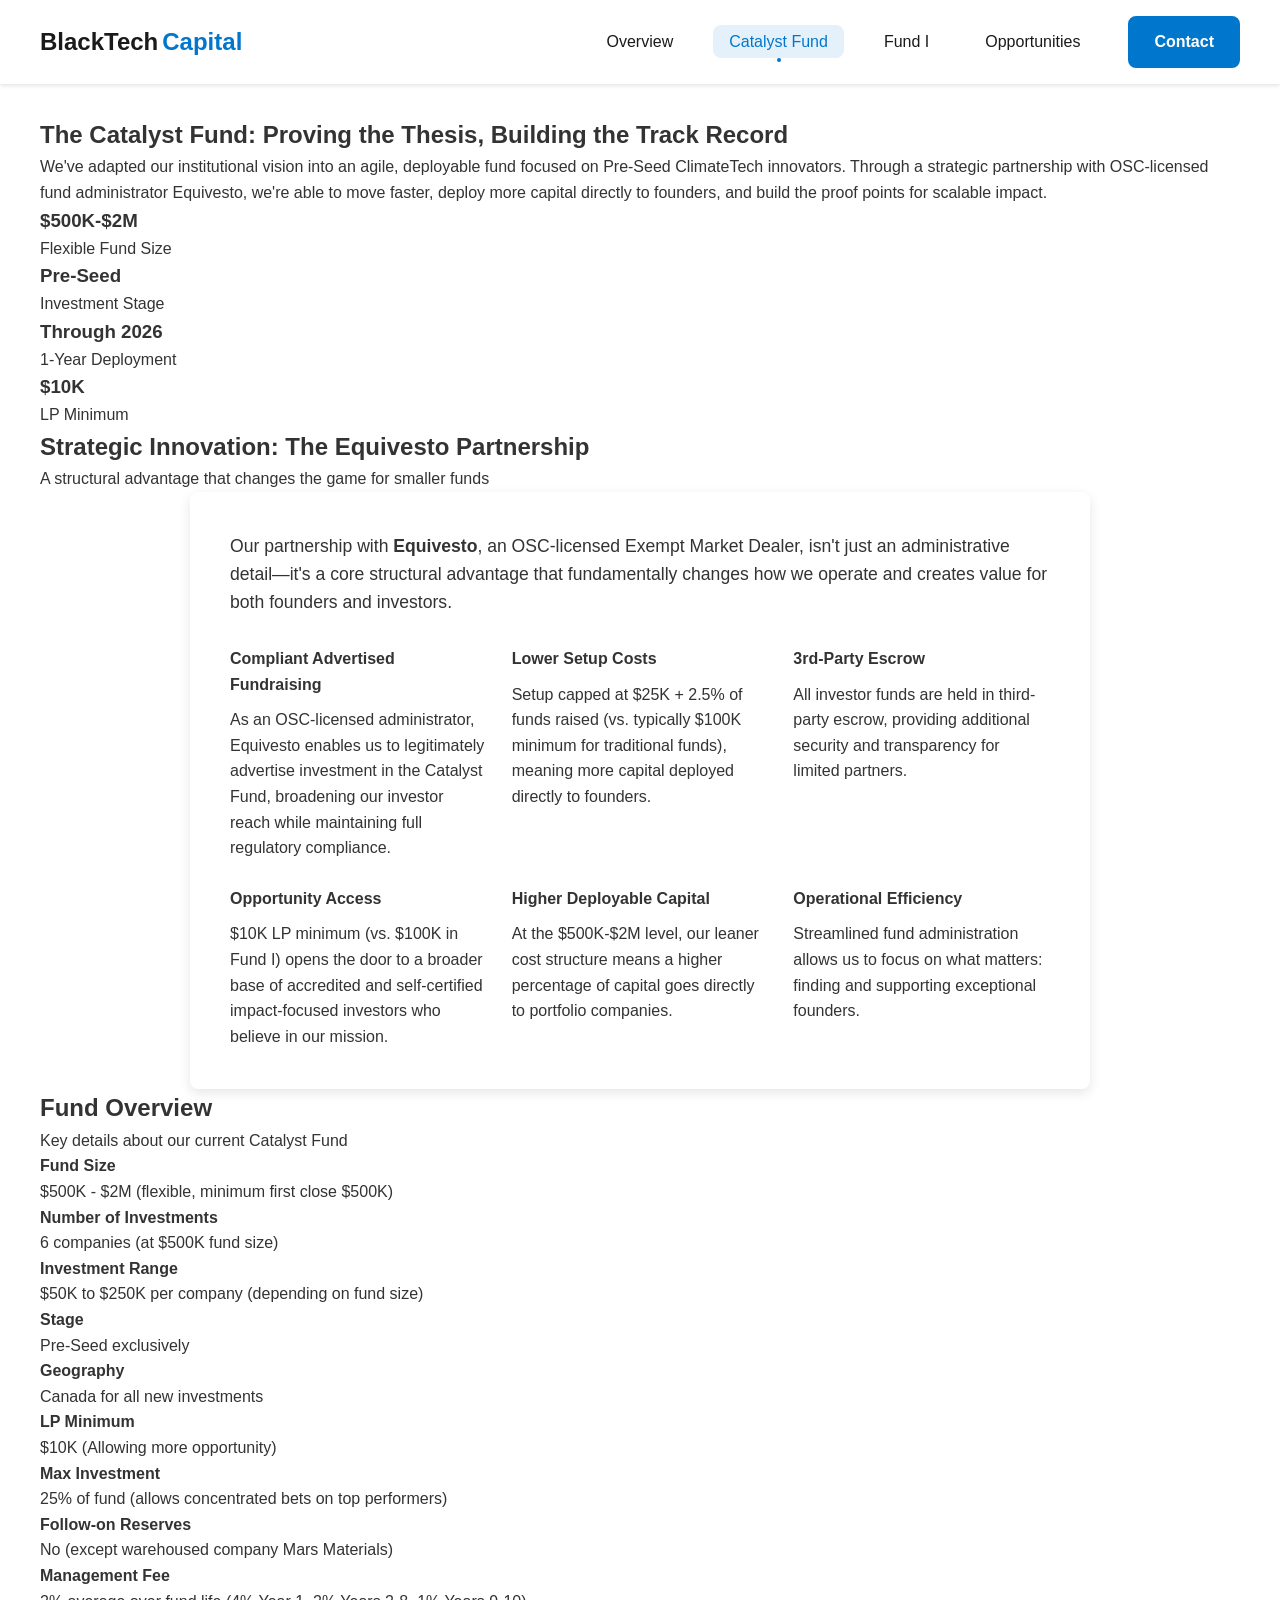
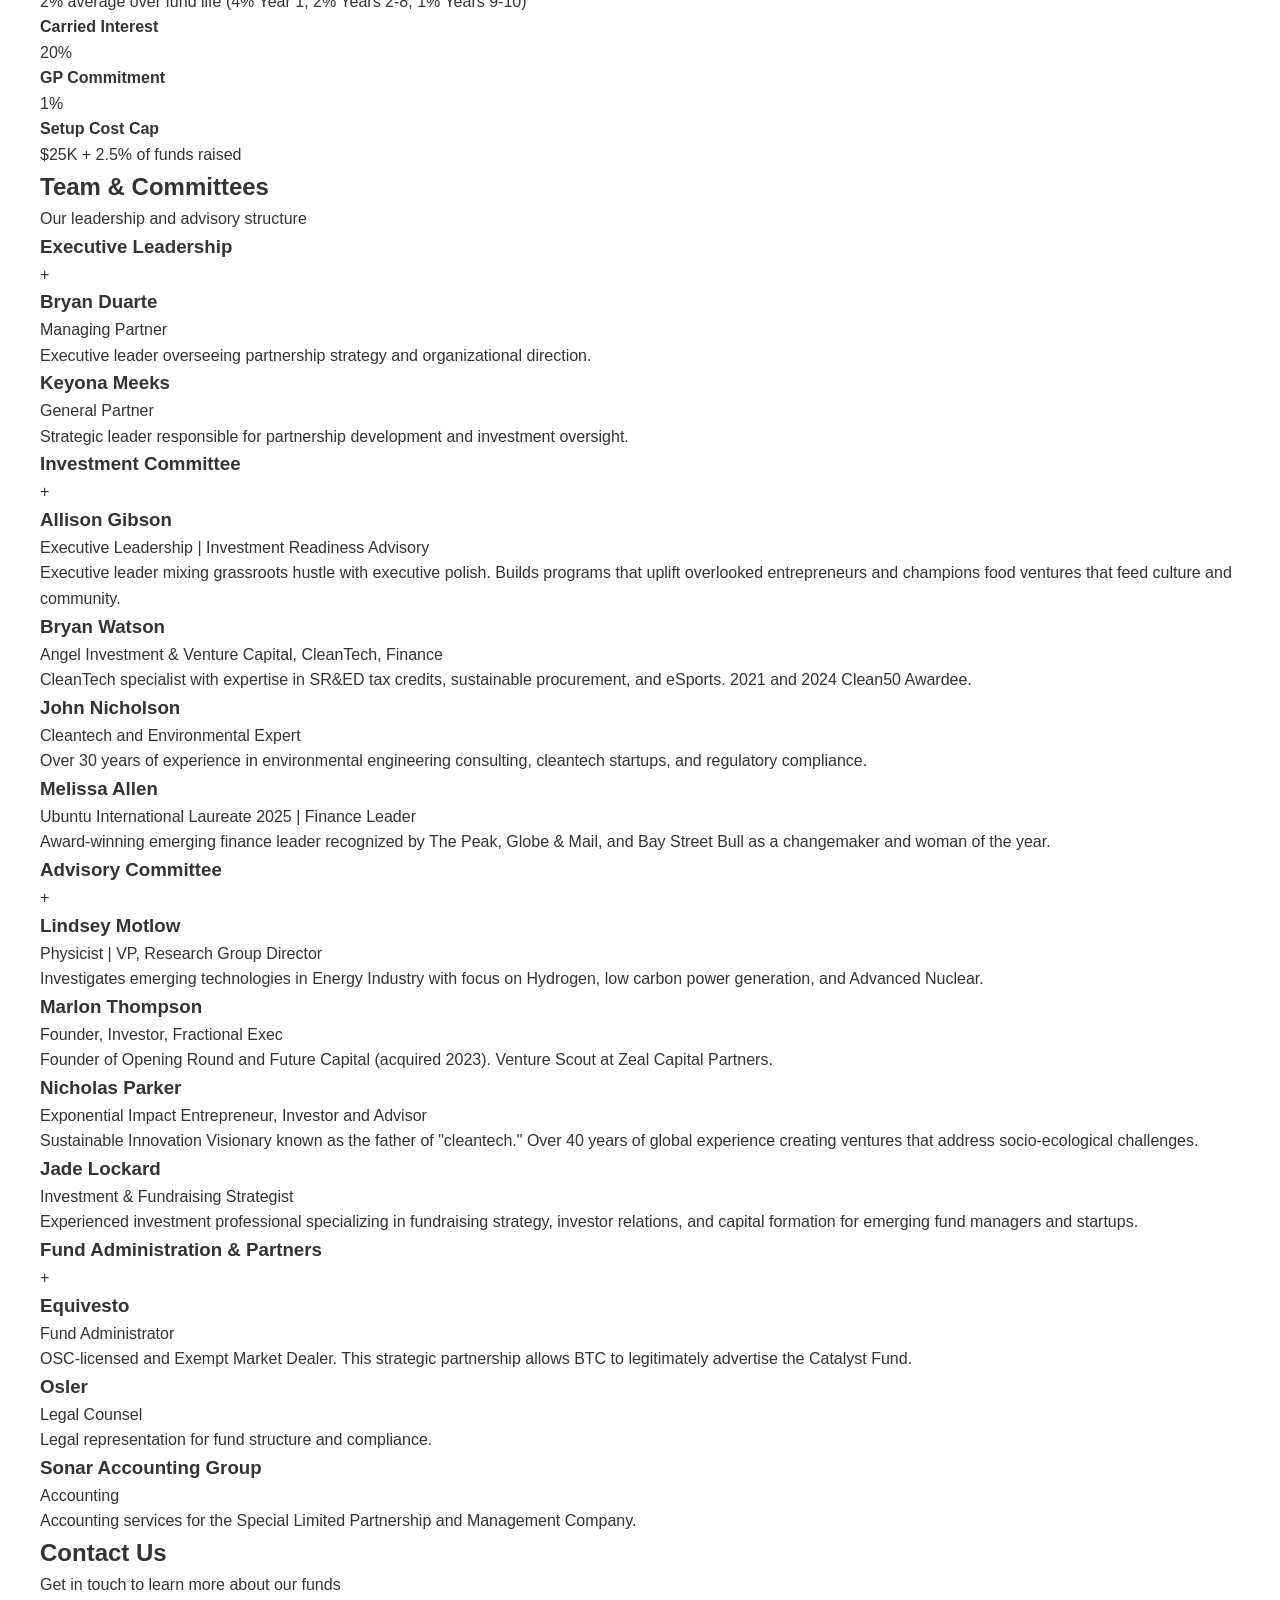
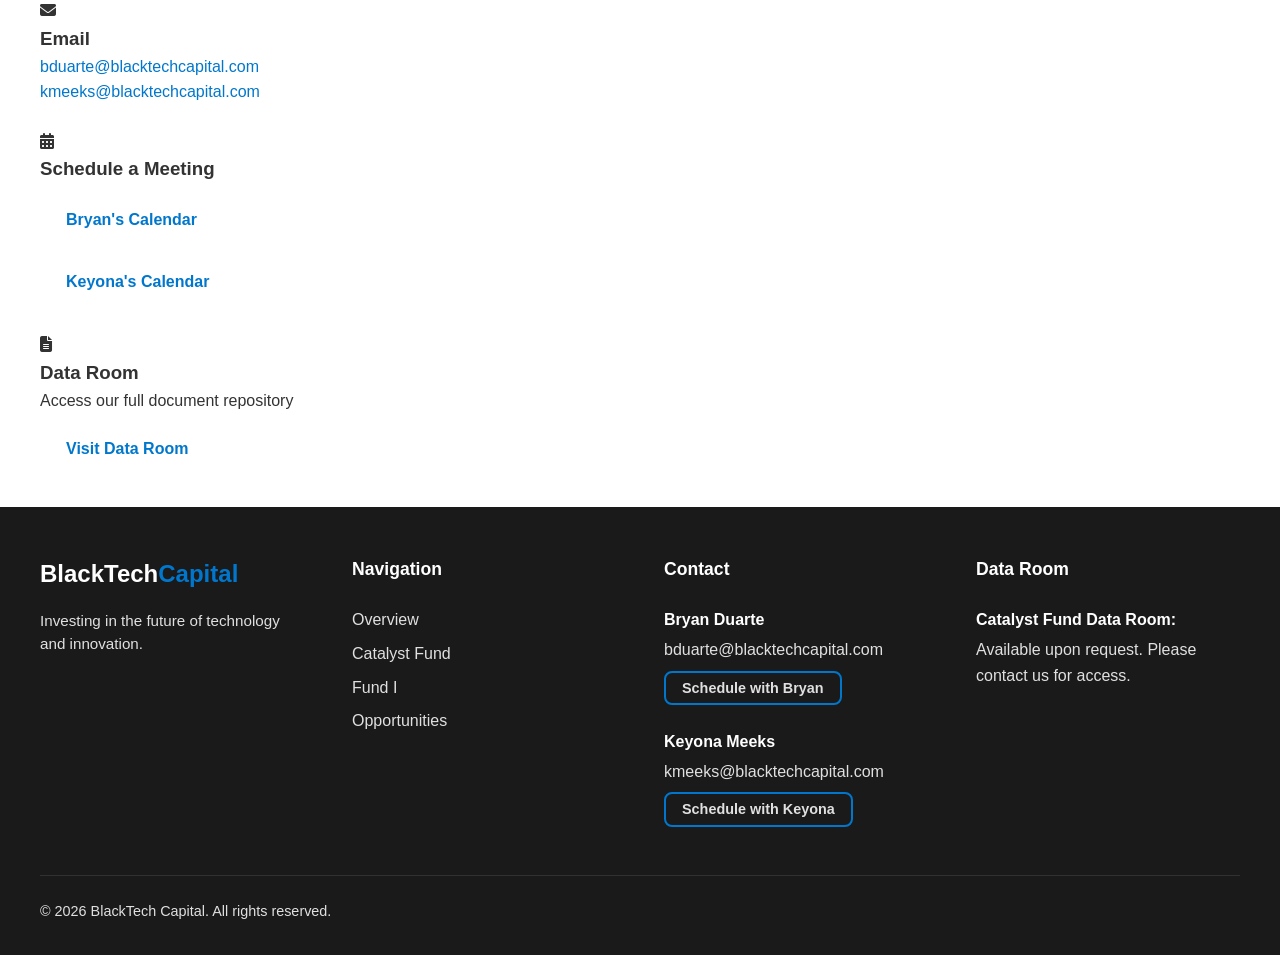
==== catalyst-fund.html @ 593b2c54 "Add initial Catalyst Fund HTML structure" ====
<!DOCTYPE html>
<html lang="en">
<head>
    <meta charset="UTF-8">
    <meta name="viewport" content="width=device-width, initial-scale=1.0">
    <title>Catalyst Fund | BlackTech Capital</title>
    
    <!-- CSS in specific order for proper cascade -->
    <link rel="stylesheet" href="css/base.css">
    <link rel="stylesheet" href="css/layout.css">
    <link rel="stylesheet" href="css/components.css">
    <link rel="stylesheet" href="css/pages.css">
    <link rel="stylesheet" href="css/responsive.css">
    
    <!-- Font Awesome for icons -->
    <link rel="stylesheet" href="https://cdnjs.cloudflare.com/ajax/libs/font-awesome/6.4.0/css/all.min.css">
</head>
<body class="page-catalyst-fund">
    <!-- Skip to content link for accessibility -->
    <a href="#main-content" class="skip-to-content">Skip to main content</a>
    
    <!-- HEADER PLACEHOLDER -->
    <div id="header-container" data-component-placeholder="header">
        <!-- Fallback content shows if JS fails -->
        <div class="component-fallback">
            <header class="site-header">
                <div class="container">
                    <a href="index.html" class="logo">BlackTech<span>Capital</span></a>
                    <nav>
                        <p>
                            <a href="index.html">Home</a> | 
                            <a href="catalyst-fund.html">Catalyst Fund</a> | 
                            <a href="fund-i.html">Fund I</a> | 
                            <a href="opportunities.html">Opportunities</a> | 
                            <a href="#contact">Contact</a>
                        </p>
                    </nav>
                </div>
            </header>
        </div>
    </div>
    
    <!-- MAIN CONTENT -->
    <main id="main-content" class="main-content">
        <!-- Hero -->
        <section class="fund-details-hero">
            <div class="container">
                <h1>The Catalyst Fund: Proving the Thesis, Building the Track Record</h1>
                <p>We've adapted our institutional vision into an agile, deployable fund focused on Pre-Seed ClimateTech innovators. Through a strategic partnership with OSC-licensed fund administrator Equivesto, we're able to move faster, deploy more capital directly to founders, and build the proof points for scalable impact.</p>

                <div class="fund-highlights">
                    <div class="highlight-card">
                        <h3>$500K-$2M</h3>
                        <p>Flexible Fund Size</p>
                    </div>
                    <div class="highlight-card">
                        <h3>Pre-Seed</h3>
                        <p>Investment Stage</p>
                    </div>
                    <div class="highlight-card">
                        <h3>Through 2026</h3>
                        <p>1-Year Deployment</p>
                    </div>
                    <div class="highlight-card">
                        <h3>$10K</h3>
                        <p>LP Minimum</p>
                    </div>
                </div>
            </div>
        </section>

        <!-- Structural Innovation -->
        <section style="background-color: var(--light-gray);">
            <div class="container">
                <div class="section-header">
                    <h2>Strategic Innovation: The Equivesto Partnership</h2>
                    <p>A structural advantage that changes the game for smaller funds</p>
                </div>

                <div style="max-width: 900px; margin: 0 auto; background-color: white; padding: 40px; border-radius: var(--border-radius); box-shadow: var(--shadow); border-left: 5px solid var(--accent-yellow);">
                    <p style="font-size: 1.1rem; margin-bottom: 30px;">Our partnership with <strong>Equivesto</strong>, an OSC-licensed Exempt Market Dealer, isn't just an administrative detail—it's a core structural advantage that fundamentally changes how we operate and creates value for both founders and investors.</p>

                    <div style="display: grid; grid-template-columns: repeat(auto-fit, minmax(250px, 1fr)); gap: 25px; margin-top: 30px;">
                        <div>
                            <h4 style="color: var(--primary-blue); margin-bottom: 10px;">Compliant Advertised Fundraising</h4>
                            <p>As an OSC-licensed administrator, Equivesto enables us to legitimately advertise investment in the Catalyst Fund, broadening our investor reach while maintaining full regulatory compliance.</p>
                        </div>
                        <div>
                            <h4 style="color: var(--primary-blue); margin-bottom: 10px;">Lower Setup Costs</h4>
                            <p>Setup capped at $25K + 2.5% of funds raised (vs. typically $100K minimum for traditional funds), meaning more capital deployed directly to founders.</p>
                        </div>
                        <div>
                            <h4 style="color: var(--primary-blue); margin-bottom: 10px;">3rd-Party Escrow</h4>
                            <p>All investor funds are held in third-party escrow, providing additional security and transparency for limited partners.</p>
                        </div>
                        <div>
                            <h4 style="color: var(--primary-blue); margin-bottom: 10px;">Opportunity Access</h4>
                            <p>$10K LP minimum (vs. $100K in Fund I) opens the door to a broader base of accredited and self-certified impact-focused investors who believe in our mission.</p>
                        </div>
                        <div>
                            <h4 style="color: var(--primary-blue); margin-bottom: 10px;">Higher Deployable Capital</h4>
                            <p>At the $500K-$2M level, our leaner cost structure means a higher percentage of capital goes directly to portfolio companies.</p>
                        </div>
                        <div>
                            <h4 style="color: var(--primary-blue); margin-bottom: 10px;">Operational Efficiency</h4>
                            <p>Streamlined fund administration allows us to focus on what matters: finding and supporting exceptional founders.</p>
                        </div>
                    </div>
                </div>
            </div>
        </section>

        <!-- Quick Facts -->
        <section>
            <div class="container">
                <div class="section-header">
                    <h2>Fund Overview</h2>
                    <p>Key details about our current Catalyst Fund</p>
                </div>

                <div class="quick-facts">
                    <div class="fact-card">
                        <h4>Fund Size</h4>
                        <p>$500K - $2M (flexible, minimum first close $500K)</p>
                    </div>
                    <div class="fact-card">
                        <h4>Number of Investments</h4>
                        <p>6 companies (at $500K fund size)</p>
                    </div>
                    <div class="fact-card">
                        <h4>Investment Range</h4>
                        <p>$50K to $250K per company (depending on fund size)</p>
                    </div>
                    <div class="fact-card">
                        <h4>Stage</h4>
                        <p>Pre-Seed exclusively</p>
                    </div>
                    <div class="fact-card">
                        <h4>Geography</h4>
                        <p>Canada for all new investments</p>
                    </div>
                    <div class="fact-card">
                        <h4>LP Minimum</h4>
                        <p>$10K (Allowing more opportunity)</p>
                    </div>
                    <div class="fact-card">
                        <h4>Max Investment</h4>
                        <p>25% of fund (allows concentrated bets on top performers)</p>
                    </div>
                    <div class="fact-card">
                        <h4>Follow-on Reserves</h4>
                        <p>No (except warehoused company Mars Materials)</p>
                    </div>
                    <div class="fact-card">
                        <h4>Management Fee</h4>
                        <p>2% average over fund life (4% Year 1, 2% Years 2-8, 1% Years 9-10)</p>
                    </div>
                    <div class="fact-card">
                        <h4>Carried Interest</h4>
                        <p>20%</p>
                    </div>
                    <div class="fact-card">
                        <h4>GP Commitment</h4>
                        <p>1%</p>
                    </div>
                    <div class="fact-card">
                        <h4>Setup Cost Cap</h4>
                        <p>$25K + 2.5% of funds raised</p>
                    </div>
                </div>
            </div>
        </section>

        <!-- Team & Committees -->
        <section id="team" class="team-section">
            <div class="container">
                <div class="section-header">
                    <h2>Team & Committees</h2>
                    <p>Our leadership and advisory structure</p>
                </div>
                
                <!-- Executive Leadership -->
                <div class="toggle-section active">
                    <div class="toggle-header">
                        <h3>Executive Leadership</h3>
                        <span class="toggle-icon">+</span>
                    </div>
                    <div class="toggle-content">
                        <div class="team-container">
                            <div class="team-card">
                                <div class="team-card-header">
                                    <h3>Bryan Duarte</h3>
                                    <p class="team-role">Managing Partner</p>
                                </div>
                                <div class="team-card-body">
                                    <p>Executive leader overseeing partnership strategy and organizational direction.</p>
                                </div>
                            </div>
                            
                            <div class="team-card">
                                <div class="team-card-header">
                                    <h3>Keyona Meeks</h3>
                                    <p class="team-role">General Partner</p>
                                </div>
                                <div class="team-card-body">
                                    <p>Strategic leader responsible for partnership development and investment oversight.</p>
                                </div>
                            </div>
                        </div>
                    </div>
                </div>
                
                <!-- Investment Committee -->
                <div class="toggle-section">
                    <div class="toggle-header">
                        <h3>Investment Committee</h3>
                        <span class="toggle-icon">+</span>
                    </div>
                    <div class="toggle-content">
                        <div class="team-container">
                            <div class="team-card">
                                <div class="team-card-header">
                                    <h3>Allison Gibson</h3>
                                    <p class="team-role">Executive Leadership | Investment Readiness Advisory</p>
                                </div>
                                <div class="team-card-body">
                                    <p>Executive leader mixing grassroots hustle with executive polish. Builds programs that uplift overlooked entrepreneurs and champions food ventures that feed culture and community.</p>
                                </div>
                            </div>
                            
                            <div class="team-card">
                                <div class="team-card-header">
                                    <h3>Bryan Watson</h3>
                                    <p class="team-role">Angel Investment & Venture Capital, CleanTech, Finance</p>
                                </div>
                                <div class="team-card-body">
                                    <p>CleanTech specialist with expertise in SR&ED tax credits, sustainable procurement, and eSports. 2021 and 2024 Clean50 Awardee.</p>
                                </div>
                            </div>
                            
                            <div class="team-card">
                                <div class="team-card-header">
                                    <h3>John Nicholson</h3>
                                    <p class="team-role">Cleantech and Environmental Expert</p>
                                </div>
                                <div class="team-card-body">
                                    <p>Over 30 years of experience in environmental engineering consulting, cleantech startups, and regulatory compliance.</p>
                                </div>
                            </div>
                            
                            <div class="team-card">
                                <div class="team-card-header">
                                    <h3>Melissa Allen</h3>
                                    <p class="team-role">Ubuntu International Laureate 2025 | Finance Leader</p>
                                </div>
                                <div class="team-card-body">
                                    <p>Award-winning emerging finance leader recognized by The Peak, Globe & Mail, and Bay Street Bull as a changemaker and woman of the year.</p>
                                </div>
                            </div>
                        </div>
                    </div>
                </div>
                
                <!-- Advisory Committee -->
                <div class="toggle-section">
                    <div class="toggle-header">
                        <h3>Advisory Committee</h3>
                        <span class="toggle-icon">+</span>
                    </div>
                    <div class="toggle-content">
                        <div class="team-container">
                            <div class="team-card">
                                <div class="team-card-header">
                                    <h3>Lindsey Motlow</h3>
                                    <p class="team-role">Physicist | VP, Research Group Director</p>
                                </div>
                                <div class="team-card-body">
                                    <p>Investigates emerging technologies in Energy Industry with focus on Hydrogen, low carbon power generation, and Advanced Nuclear.</p>
                                </div>
                            </div>
                            
                            <div class="team-card">
                                <div class="team-card-header">
                                    <h3>Marlon Thompson</h3>
                                    <p class="team-role">Founder, Investor, Fractional Exec</p>
                                </div>
                                <div class="team-card-body">
                                    <p>Founder of Opening Round and Future Capital (acquired 2023). Venture Scout at Zeal Capital Partners.</p>
                                </div>
                            </div>
                            
                            <div class="team-card">
                                <div class="team-card-header">
                                    <h3>Nicholas Parker</h3>
                                    <p class="team-role">Exponential Impact Entrepreneur, Investor and Advisor</p>
                                </div>
                                <div class="team-card-body">
                                    <p>Sustainable Innovation Visionary known as the father of "cleantech." Over 40 years of global experience creating ventures that address socio-ecological challenges.</p>
                                </div>
                            </div>
                            
                            <!-- New: Jade Lockard -->
                            <div class="team-card">
                                <div class="team-card-header">
                                    <h3>Jade Lockard</h3>
                                    <p class="team-role">Investment & Fundraising Strategist</p>
                                </div>
                                <div class="team-card-body">
                                    <p>Experienced investment professional specializing in fundraising strategy, investor relations, and capital formation for emerging fund managers and startups.</p>
                                </div>
                            </div>
                        </div>
                    </div>
                </div>
                
                <!-- Fund Admin -->
                <div class="toggle-section">
                    <div class="toggle-header">
                        <h3>Fund Administration & Partners</h3>
                        <span class="toggle-icon">+</span>
                    </div>
                    <div class="toggle-content">
                        <div class="team-container">
                            <div class="team-card">
                                <div class="team-card-header">
                                    <h3>Equivesto</h3>
                                    <p class="team-role">Fund Administrator</p>
                                </div>
                                <div class="team-card-body">
                                    <p>OSC-licensed and Exempt Market Dealer. This strategic partnership allows BTC to legitimately advertise the Catalyst Fund.</p>
                                </div>
                            </div>
                            
                            <div class="team-card">
                                <div class="team-card-header">
                                    <h3>Osler</h3>
                                    <p class="team-role">Legal Counsel</p>
                                </div>
                                <div class="team-card-body">
                                    <p>Legal representation for fund structure and compliance.</p>
                                </div>
                            </div>
                            
                            <div class="team-card">
                                <div class="team-card-header">
                                    <h3>Sonar Accounting Group</h3>
                                    <p class="team-role">Accounting</p>
                                </div>
                                <div class="team-card-body">
                                    <p>Accounting services for the Special Limited Partnership and Management Company.</p>
                                </div>
                            </div>
                        </div>
                    </div>
                </div>
            </div>
        </section>

        <!-- Contact Section -->
        <section id="contact" class="contact-section">
            <div class="container">
                <div class="section-header">
                    <h2>Contact Us</h2>
                    <p>Get in touch to learn more about our funds</p>
                </div>
                
                <div class="contact-info">
                    <div class="contact-card">
                        <i class="fas fa-envelope"></i>
                        <h3>Email</h3>
                        <p><a href="mailto:bduarte@blacktechcapital.com">bduarte@blacktechcapital.com</a></p>
                        <p><a href="mailto:kmeeks@blacktechcapital.com">kmeeks@blacktechcapital.com</a></p>
                    </div>
                    
                    <div class="contact-card">
                        <i class="fas fa-calendar-alt"></i>
                        <h3>Schedule a Meeting</h3>
                        <p><a href="https://calendly.com/bryanduarte/60-minute-meeting-with-bryan-btc" class="btn" style="margin-top: 10px;" target="_blank" rel="noopener">Bryan's Calendar</a></p>
                        <p><a href="https://calendar.google.com/calendar/u/0/appointments/schedules/AcZssZ24g8BPHpaNhG1jyEiBwxS-_kpddOJZtJ_gI0gXj2Shc4V5fYW4niAHyt0Y7ds5jiIwvc4KrKL6" class="btn btn-yellow" style="margin-top: 10px;" target="_blank" rel="noopener">Keyona's Calendar</a></p>
                    </div>
                    
                    <div class="contact-card">
                        <i class="fas fa-file-alt"></i>
                        <h3>Data Room</h3>
                        <p>Access our full document repository</p>
                        <a href="https://blacktechcapital.decilehub.com/data_room/folders/1NAgeYV8" target="_blank" class="btn" style="margin-top: 10px;">Visit Data Room</a>
                    </div>
                </div>
            </div>
        </section>
    </main>
    
    <!-- FOOTER PLACEHOLDER -->
    <div id="footer-container" data-component-placeholder="footer">
        <!-- Fallback content shows if JS fails -->
        <div class="component-fallback">
            <footer class="site-footer">
                <div class="container">
                    <p>&copy; <span id="current-year">2024</span> BlackTech Capital. All rights reserved.</p>
                    <p><a href="index.html">Home</a> | <a href="#contact">Contact</a></p>
                </div>
            </footer>
        </div>
    </div>
    
    <!-- JavaScript - Load in specific order -->
    <script src="js/components/utils.js" defer></script>
    <script src="js/components/loader.js" defer></script>
    <script src="js/components/navigation.js" defer></script>
    
    <!-- Page-specific JavaScript -->
    <script src="js/main.js" defer></script>
    
    <!-- Toggle functionality -->
    <script>
        document.addEventListener('components-ready', function() {
            // Toggle sections functionality
            const toggleHeaders = document.querySelectorAll('.toggle-header');
            
            toggleHeaders.forEach(header => {
                header.addEventListener('click', function() {
                    const parent = this.parentElement;
                    parent.classList.toggle('active');
                    
                    // Update icon
                    const icon = this.querySelector('.toggle-icon');
                    if (parent.classList.contains('active')) {
                        icon.textContent = '+';
                        icon.style.transform = 'rotate(45deg)';
                    } else {
                        icon.textContent = '+';
                        icon.style.transform = 'rotate(0deg)';
                    }
                });
            });
        });
    </script>
</body>
</html>
---- css/base.css ----
/* css/base.css */
:root {
    /* Color System */
    --color-primary: #0077CC;
    --color-primary-dark: #005599;
    --color-secondary: #00A86B;
    --color-accent: #FF6B35;
    --color-dark: #1A1A1A;
    --color-dark-gray: #2D2D2D;
    --color-medium-gray: #666666;
    --color-light-gray: #E0E0E0;
    --color-light: #F8F9FA;
    --color-white: #FFFFFF;
    --color-text: #333333;
    --color-border: #E0E0E0;
    
    /* Typography */
    --font-base: -apple-system, BlinkMacSystemFont, 'Segoe UI', Roboto, Oxygen, Ubuntu, Cantarell, 'Open Sans', 'Helvetica Neue', sans-serif;
    --font-heading: 'Inter', -apple-system, BlinkMacSystemFont, 'Segoe UI', Roboto, sans-serif;
    --font-mono: 'SF Mono', Monaco, 'Cascadia Code', 'Roboto Mono', monospace;
    
    /* Spacing */
    --space-xs: 0.25rem;
    --space-sm: 0.5rem;
    --space-md: 1rem;
    --space-lg: 1.5rem;
    --space-xl: 2rem;
    --space-2xl: 3rem;
    --space-3xl: 4rem;
    --space-4xl: 6rem;
    
    /* Layout */
    --container-width: 1200px;
    --container-padding: 1.5rem;
    --border-radius: 8px;
    --border-radius-lg: 12px;
    --shadow-sm: 0 2px 4px rgba(0, 0, 0, 0.1);
    --shadow: 0 4px 12px rgba(0, 0, 0, 0.1);
    --shadow-lg: 0 8px 24px rgba(0, 0, 0, 0.12);
    --shadow-xl: 0 12px 48px rgba(0, 0, 0, 0.15);
    
    /* Transitions */
    --transition-fast: 150ms ease;
    --transition: 250ms ease;
    --transition-slow: 350ms ease;
}

/* Reset & Base Styles */
* {
    margin: 0;
    padding: 0;
    box-sizing: border-box;
}

html {
    font-size: 16px;
    scroll-behavior: smooth;
}

body {
    font-family: var(--font-base);
    line-height: 1.6;
    color: var(--color-text);
    background-color: var(--color-white);
    min-height: 100vh;
    display: flex;
    flex-direction: column;
}

main {
    flex: 1;
}

img {
    max-width: 100%;
    height: auto;
    display: block;
}

a {
    color: var(--color-primary);
    text-decoration: none;
    transition: color var(--transition-fast);
}

a:hover {
    color: var(--color-primary-dark);
}

button {
    font-family: inherit;
    cursor: pointer;
}

/* Utility Classes */
.visually-hidden {
    position: absolute;
    width: 1px;
    height: 1px;
    padding: 0;
    margin: -1px;
    overflow: hidden;
    clip: rect(0, 0, 0, 0);
    white-space: nowrap;
    border: 0;
}

.container {
    width: 100%;
    max-width: var(--container-width);
    margin: 0 auto;
    padding: 0 var(--container-padding);
}

.text-center {
    text-align: center;
}

.flex {
    display: flex;
}

.flex-column {
    flex-direction: column;
}

.items-center {
    align-items: center;
}

.justify-between {
    justify-content: space-between;
}

.gap-sm {
    gap: var(--space-sm);
}

.gap-md {
    gap: var(--space-md);
}

.gap-lg {
    gap: var(--space-lg);
}

/* Skip to main content link */
.skip-to-content {
    position: absolute;
    top: -40px;
    left: 0;
    background: var(--color-primary);
    color: white;
    padding: 8px 16px;
    z-index: 1000;
    text-decoration: none;
    border-radius: 0 0 4px 0;
}

.skip-to-content:focus {
    top: 0;
}
---- css/layout.css ----
/* css/layout.css */
/* Layout Grid System */
.grid {
    display: grid;
    gap: var(--space-md);
}

.grid-2 {
    grid-template-columns: repeat(auto-fit, minmax(300px, 1fr));
}

.grid-3 {
    grid-template-columns: repeat(auto-fit, minmax(250px, 1fr));
}

.grid-4 {
    grid-template-columns: repeat(auto-fit, minmax(200px, 1fr));
}

/* Page Layout */
.main-content {
    padding: var(--space-xl) 0;
    min-height: 60vh;
}

.page-section {
    padding: var(--space-2xl) 0;
}

.page-section + .page-section {
    border-top: 1px solid var(--color-border);
}

/* Hero Section */
.hero {
    padding: var(--space-4xl) 0 var(--space-3xl);
    background: linear-gradient(135deg, var(--color-dark) 0%, var(--color-dark-gray) 100%);
    color: var(--color-white);
    text-align: center;
}

.hero-content {
    max-width: 800px;
    margin: 0 auto;
}

/* Content Widths */
.content-narrow {
    max-width: 800px;
    margin: 0 auto;
}

.content-medium {
    max-width: 1000px;
    margin: 0 auto;
}

.content-wide {
    max-width: 1400px;
    margin: 0 auto;
}

/* Spacing Utilities */
.mt-0 { margin-top: 0; }
.mt-sm { margin-top: var(--space-sm); }
.mt-md { margin-top: var(--space-md); }
.mt-lg { margin-top: var(--space-lg); }
.mt-xl { margin-top: var(--space-xl); }
.mt-2xl { margin-top: var(--space-2xl); }

.mb-0 { margin-bottom: 0; }
.mb-sm { margin-bottom: var(--space-sm); }
.mb-md { margin-bottom: var(--space-md); }
.mb-lg { margin-bottom: var(--space-lg); }
.mb-xl { margin-bottom: var(--space-xl); }
.mb-2xl { margin-bottom: var(--space-2xl); }

.py-sm { padding-top: var(--space-sm); padding-bottom: var(--space-sm); }
.py-md { padding-top: var(--space-md); padding-bottom: var(--space-md); }
.py-lg { padding-top: var(--space-lg); padding-bottom: var(--space-lg); }
.py-xl { padding-top: var(--space-xl); padding-bottom: var(--space-xl); }

/* Flex Layout Utilities */
.flex-row {
    display: flex;
    flex-direction: row;
}

.flex-col {
    display: flex;
    flex-direction: column;
}

.flex-wrap {
    flex-wrap: wrap;
}

.flex-nowrap {
    flex-wrap: nowrap;
}

.justify-start {
    justify-content: flex-start;
}

.justify-end {
    justify-content: flex-end;
}

.justify-center {
    justify-content: center;
}

.align-start {
    align-items: flex-start;
}

.align-end {
    align-items: flex-end;
}

.align-center {
    align-items: center;
}

/* Grid Layout Utilities */
.grid-auto-fit {
    display: grid;
    grid-template-columns: repeat(auto-fit, minmax(250px, 1fr));
}

.grid-auto-fill {
    display: grid;
    grid-template-columns: repeat(auto-fill, minmax(250px, 1fr));
}

/* Container Modifiers */
.container-narrow {
    max-width: 800px;
}

.container-medium {
    max-width: 1000px;
}

/* Section Variations */
.section-light {
    background-color: var(--color-light);
}

.section-dark {
    background-color: var(--color-dark);
    color: var(--color-white);
}

.section-accent {
    background-color: var(--color-primary);
    color: var(--color-white);
}

/* Content Layouts */
.content-split {
    display: grid;
    grid-template-columns: 1fr 1fr;
    gap: var(--space-2xl);
    align-items: center;
}

.content-stacked {
    display: flex;
    flex-direction: column;
    gap: var(--space-lg);
}

/* Card Grid */
.card-grid {
    display: grid;
    grid-template-columns: repeat(auto-fit, minmax(300px, 1fr));
    gap: var(--space-lg);
}
---- css/components.css ----
/* css/components.css */
/* Header Styles */
.site-header {
    position: sticky;
    top: 0;
    z-index: 1000;
    background-color: var(--color-white);
    box-shadow: var(--shadow-sm);
    transition: background-color var(--transition), box-shadow var(--transition);
}

.site-header .container {
    display: flex;
    justify-content: space-between;
    align-items: center;
    padding-top: var(--space-md);
    padding-bottom: var(--space-md);
}

/* Logo */
.logo {
    font-size: 1.5rem;
    font-weight: 700;
    color: var(--color-dark);
    text-decoration: none;
    display: flex;
    align-items: center;
    gap: var(--space-xs);
}

.logo span {
    color: var(--color-primary);
    font-weight: 600;
}

.logo:hover {
    color: var(--color-dark);
}

/* Navigation Toggle */
.nav-toggle {
    display: none;
    background: none;
    border: none;
    padding: var(--space-sm);
    cursor: pointer;
    z-index: 1001;
}

.hamburger {
    display: flex;
    flex-direction: column;
    gap: 4px;
    width: 24px;
    height: 24px;
    justify-content: center;
}

.hamburger-line {
    display: block;
    width: 100%;
    height: 2px;
    background-color: var(--color-dark);
    transition: transform var(--transition), opacity var(--transition);
}

.nav-toggle.is-active .hamburger-line:nth-child(1) {
    transform: translateY(6px) rotate(45deg);
}

.nav-toggle.is-active .hamburger-line:nth-child(2) {
    opacity: 0;
}

.nav-toggle.is-active .hamburger-line:nth-child(3) {
    transform: translateY(-6px) rotate(-45deg);
}

/* Primary Navigation */
.primary-nav {
    display: flex;
    align-items: center;
}

.nav-list {
    display: flex;
    list-style: none;
    gap: var(--space-lg);
    align-items: center;
    margin: 0;
    padding: 0;
}

.nav-link {
    color: var(--color-dark);
    text-decoration: none;
    font-weight: 500;
    padding: var(--space-sm) var(--space-md);
    border-radius: var(--border-radius);
    transition: all var(--transition);
    position: relative;
}

.nav-link:hover {
    color: var(--color-primary);
    background-color: rgba(0, 119, 204, 0.05);
}

.nav-link.is-active {
    color: var(--color-primary);
    background-color: rgba(0, 119, 204, 0.1);
}

.nav-link.is-active::after {
    content: '';
    position: absolute;
    bottom: -4px;
    left: 50%;
    transform: translateX(-50%);
    width: 4px;
    height: 4px;
    background-color: var(--color-primary);
    border-radius: 50%;
}

.nav-item-contact {
    margin-left: var(--space-sm);
}

/* Footer Styles */
.site-footer {
    background-color: var(--color-dark);
    color: var(--color-white);
    padding: var(--space-2xl) 0 var(--space-xl);
}

.footer-grid {
    display: grid;
    grid-template-columns: repeat(auto-fit, minmax(250px, 1fr));
    gap: var(--space-2xl);
    margin-bottom: var(--space-2xl);
}

.footer-section {
    display: flex;
    flex-direction: column;
    gap: var(--space-md);
}

.footer-brand {
    max-width: 300px;
}

.footer-logo {
    font-size: 1.5rem;
    font-weight: 700;
    color: var(--color-white);
    text-decoration: none;
}

.footer-logo span {
    color: var(--color-primary);
}

.footer-tagline {
    color: var(--color-light-gray);
    font-size: 0.95rem;
    line-height: 1.5;
}

.footer-heading {
    font-size: 1.1rem;
    font-weight: 600;
    margin-bottom: var(--space-sm);
    color: var(--color-white);
}

.footer-links {
    list-style: none;
    padding: 0;
    margin: 0;
    display: flex;
    flex-direction: column;
    gap: var(--space-sm);
}

.footer-links a {
    color: var(--color-light-gray);
    text-decoration: none;
    transition: color var(--transition-fast);
}

.footer-links a:hover {
    color: var(--color-primary);
}

.contact-info {
    display: flex;
    flex-direction: column;
    gap: var(--space-lg);
}

.contact-person h4 {
    font-size: 1rem;
    font-weight: 600;
    margin-bottom: var(--space-xs);
    color: var(--color-white);
}

.contact-person p {
    margin-bottom: var(--space-sm);
}

.contact-person a {
    color: var(--color-light-gray);
    text-decoration: none;
}

.contact-person a:hover {
    color: var(--color-primary);
}

.data-room-info p {
    color: var(--color-light-gray);
    margin-bottom: var(--space-xs);
}

.data-room-info strong {
    color: var(--color-white);
}

/* Footer Bottom */
.footer-bottom {
    border-top: 1px solid rgba(255, 255, 255, 0.1);
    padding-top: var(--space-lg);
    display: flex;
    justify-content: space-between;
    align-items: center;
    flex-wrap: wrap;
    gap: var(--space-md);
}

.footer-legal {
    display: flex;
    flex-direction: column;
    gap: var(--space-sm);
}

.copyright {
    color: var(--color-light-gray);
    font-size: 0.9rem;
}

.legal-links {
    display: flex;
    gap: var(--space-sm);
    align-items: center;
}

.legal-links a {
    color: var(--color-light-gray);
    font-size: 0.9rem;
    text-decoration: none;
}

.legal-links a:hover {
    color: var(--color-primary);
}

.divider {
    color: var(--color-medium-gray);
}

.footer-social {
    display: flex;
    gap: var(--space-sm);
}

.social-link {
    color: var(--color-light-gray);
    font-size: 1.2rem;
    transition: color var(--transition-fast);
}

.social-link:hover {
    color: var(--color-primary);
}

/* Button Styles */
.btn {
    display: inline-flex;
    align-items: center;
    justify-content: center;
    gap: var(--space-sm);
    padding: var(--space-md) var(--space-lg);
    font-weight: 600;
    text-decoration: none;
    border-radius: var(--border-radius);
    border: 2px solid transparent;
    transition: all var(--transition);
    cursor: pointer;
    font-size: 1rem;
    line-height: 1;
    white-space: nowrap;
}

.btn-primary {
    background-color: var(--color-primary);
    color: var(--color-white);
    border-color: var(--color-primary);
}

.btn-primary:hover {
    background-color: var(--color-primary-dark);
    border-color: var(--color-primary-dark);
    color: var(--color-white);
    transform: translateY(-2px);
    box-shadow: var(--shadow);
}

.btn-secondary {
    background-color: transparent;
    color: var(--color-primary);
    border-color: var(--color-primary);
}

.btn-secondary:hover {
    background-color: var(--color-primary);
    color: var(--color-white);
    transform: translateY(-2px);
    box-shadow: var(--shadow);
}

.btn-small {
    padding: var(--space-sm) var(--space-md);
    font-size: 0.9rem;
}

/* Card Styles */
.card {
    background: var(--color-white);
    border-radius: var(--border-radius-lg);
    padding: var(--space-xl);
    box-shadow: var(--shadow);
    transition: transform var(--transition), box-shadow var(--transition);
---- css/responsive.css ----
/* css/responsive.css */
/* Mobile First Responsive Design */

/* Small devices (phones, 576px and up) */
@media (max-width: 576px) {
    :root {
        --container-padding: 1rem;
    }
    
    .hero {
        padding: var(--space-3xl) 0 var(--space-2xl);
    }
    
    .footer-grid {
        grid-template-columns: 1fr;
        gap: var(--space-xl);
    }
    
    .footer-bottom {
        flex-direction: column;
        text-align: center;
        gap: var(--space-lg);
    }
}

/* Medium devices (tablets, 768px and up) */
@media (max-width: 768px) {
    /* Header Mobile Navigation */
    .nav-toggle {
        display: block;
    }
    
    .primary-nav {
        position: fixed;
        top: 0;
        right: -100%;
        width: 280px;
        height: 100vh;
        background-color: var(--color-white);
        box-shadow: var(--shadow-xl);
        padding: var(--space-2xl) var(--space-xl);
        transition: right var(--transition-slow);
        z-index: 1000;
        overflow-y: auto;
    }
    
    .primary-nav.is-open {
        right: 0;
    }
    
    .nav-list {
        flex-direction: column;
        align-items: stretch;
        gap: var(--space-md);
    }
    
    .nav-link {
        padding: var(--space-md);
        border-radius: var(--border-radius);
        display: block;
    }
    
    .nav-item-contact {
        margin-left: 0;
        margin-top: var(--space-md);
    }
    
    .nav-item-contact .btn {
        width: 100%;
        text-align: center;
    }
    
    /* Overlay when menu is open */
    body.nav-open::after {
        content: '';
        position: fixed;
        top: 0;
        left: 0;
        right: 0;
        bottom: 0;
        background-color: rgba(0, 0, 0, 0.5);
        z-index: 999;
    }
    
    /* Layout adjustments */
    .content-split {
        grid-template-columns: 1fr;
        gap: var(--space-xl);
    }
    
    .grid-2,
    .grid-3,
    .grid-4 {
        grid-template-columns: 1fr;
    }
    
    .card-grid {
        grid-template-columns: 1fr;
    }
}

/* Large devices (desktops, 992px and up) */
@media (min-width: 769px) and (max-width: 992px) {
    .footer-grid {
        grid-template-columns: repeat(2, 1fr);
    }
    
    .grid-3,
    .grid-4 {
        grid-template-columns: repeat(2, 1fr);
    }
}

/* Extra large devices (large desktops, 1200px and up) */
@media (min-width: 1200px) {
    .container {
        padding: 0;
    }
}

/* High DPI screens */
@media (-webkit-min-device-pixel-ratio: 2), (min-resolution: 192dpi) {
    /* High-resolution adjustments if needed */
}

/* Print styles */
@media print {
    .site-header,
    .site-footer,
    .btn,
    .nav-toggle {
        display: none !important;
    }
    
    body {
        font-size: 12pt;
        line-height: 1.4;
    }
    
    .container {
        max-width: 100%;
        padding: 0;
    }
    
    a {
        text-decoration: none;
        color: #000;
    }
    
    a[href]::after {
        content: " (" attr(href) ")";
        font-size: 0.9em;
        font-weight: normal;
    }
}
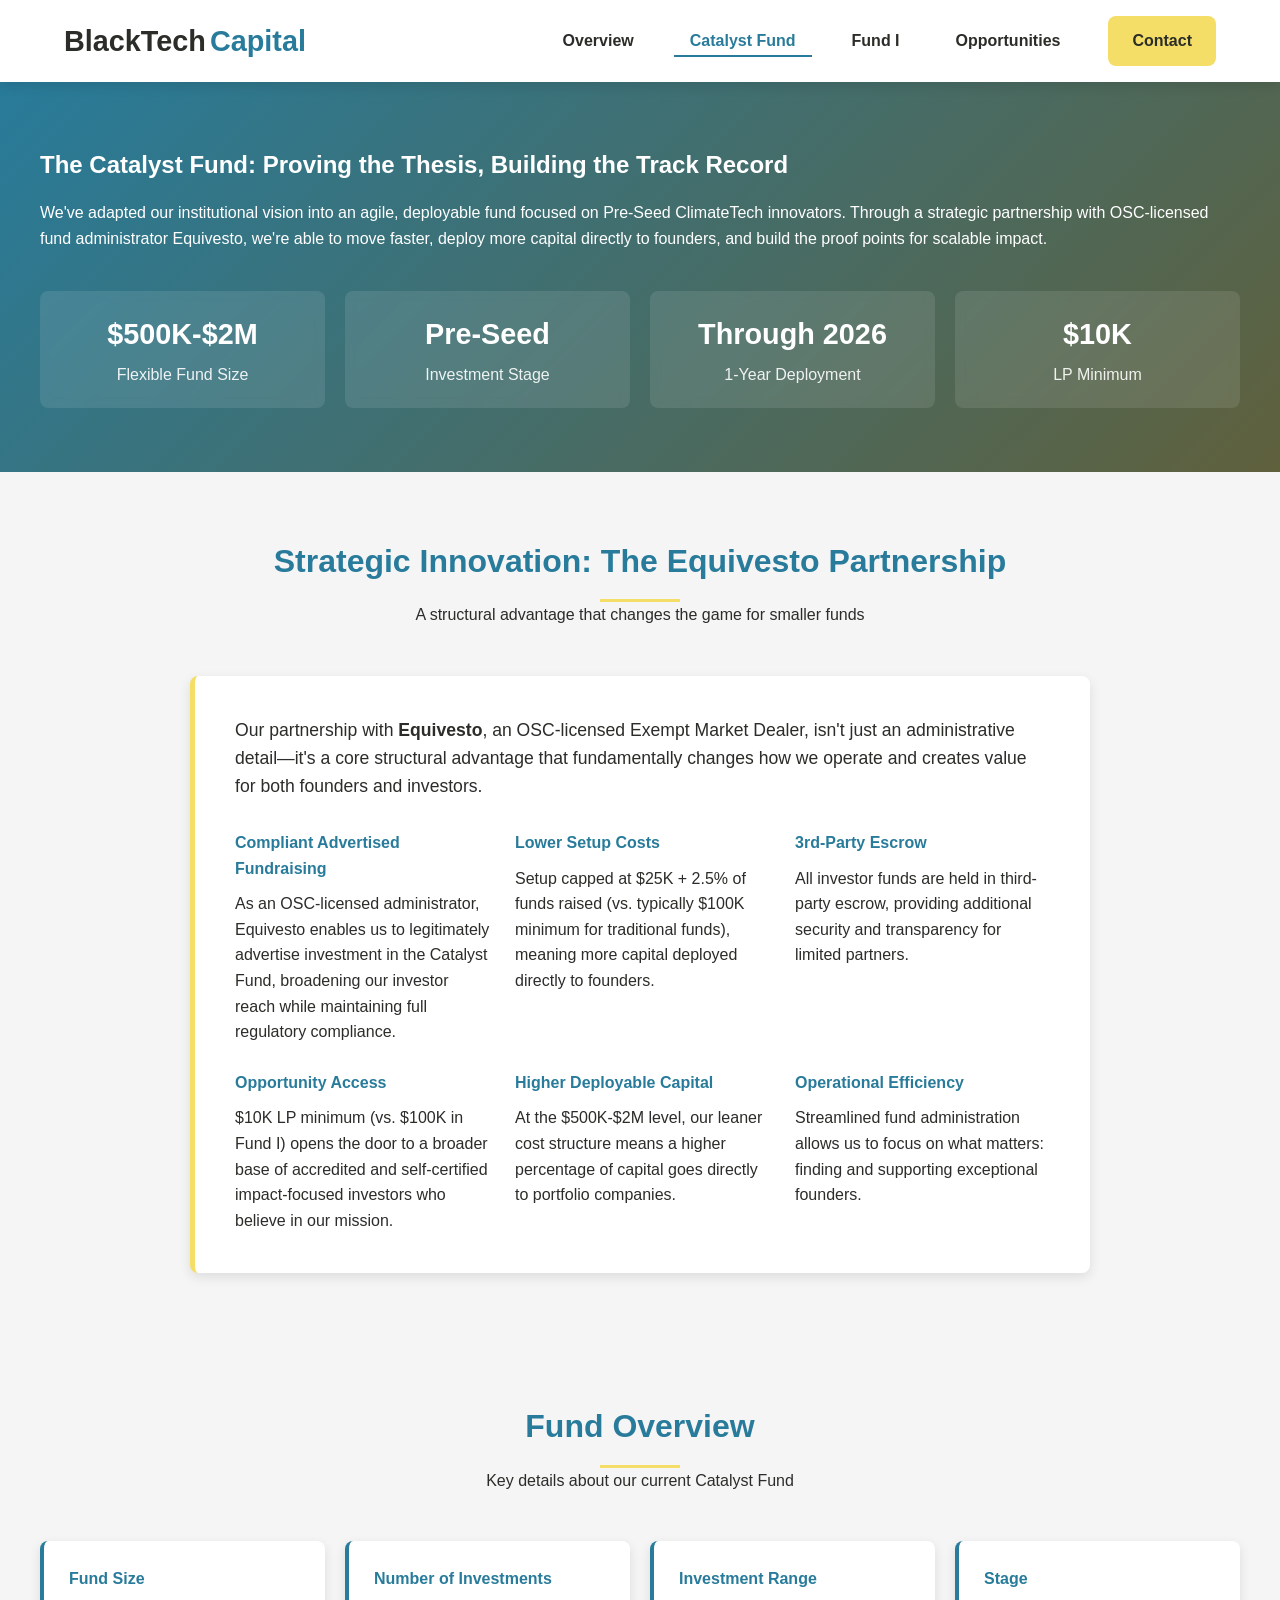
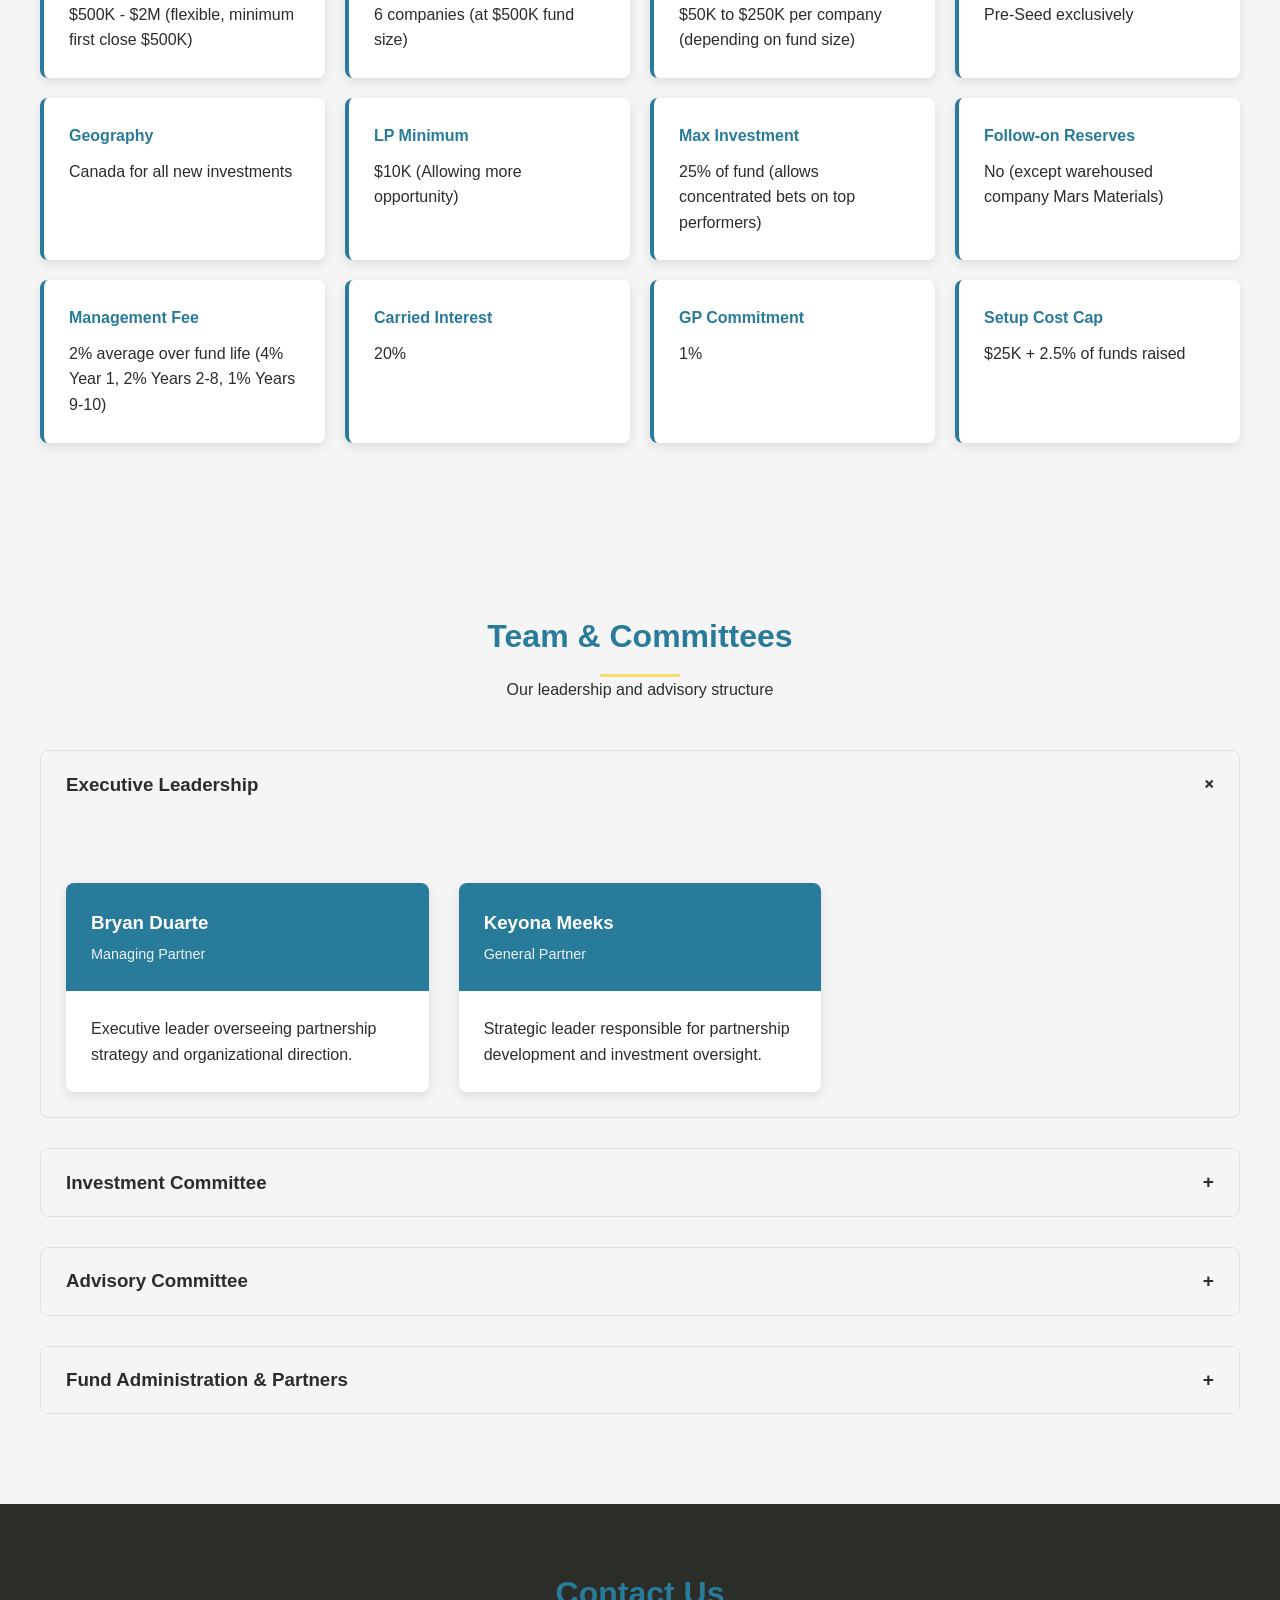
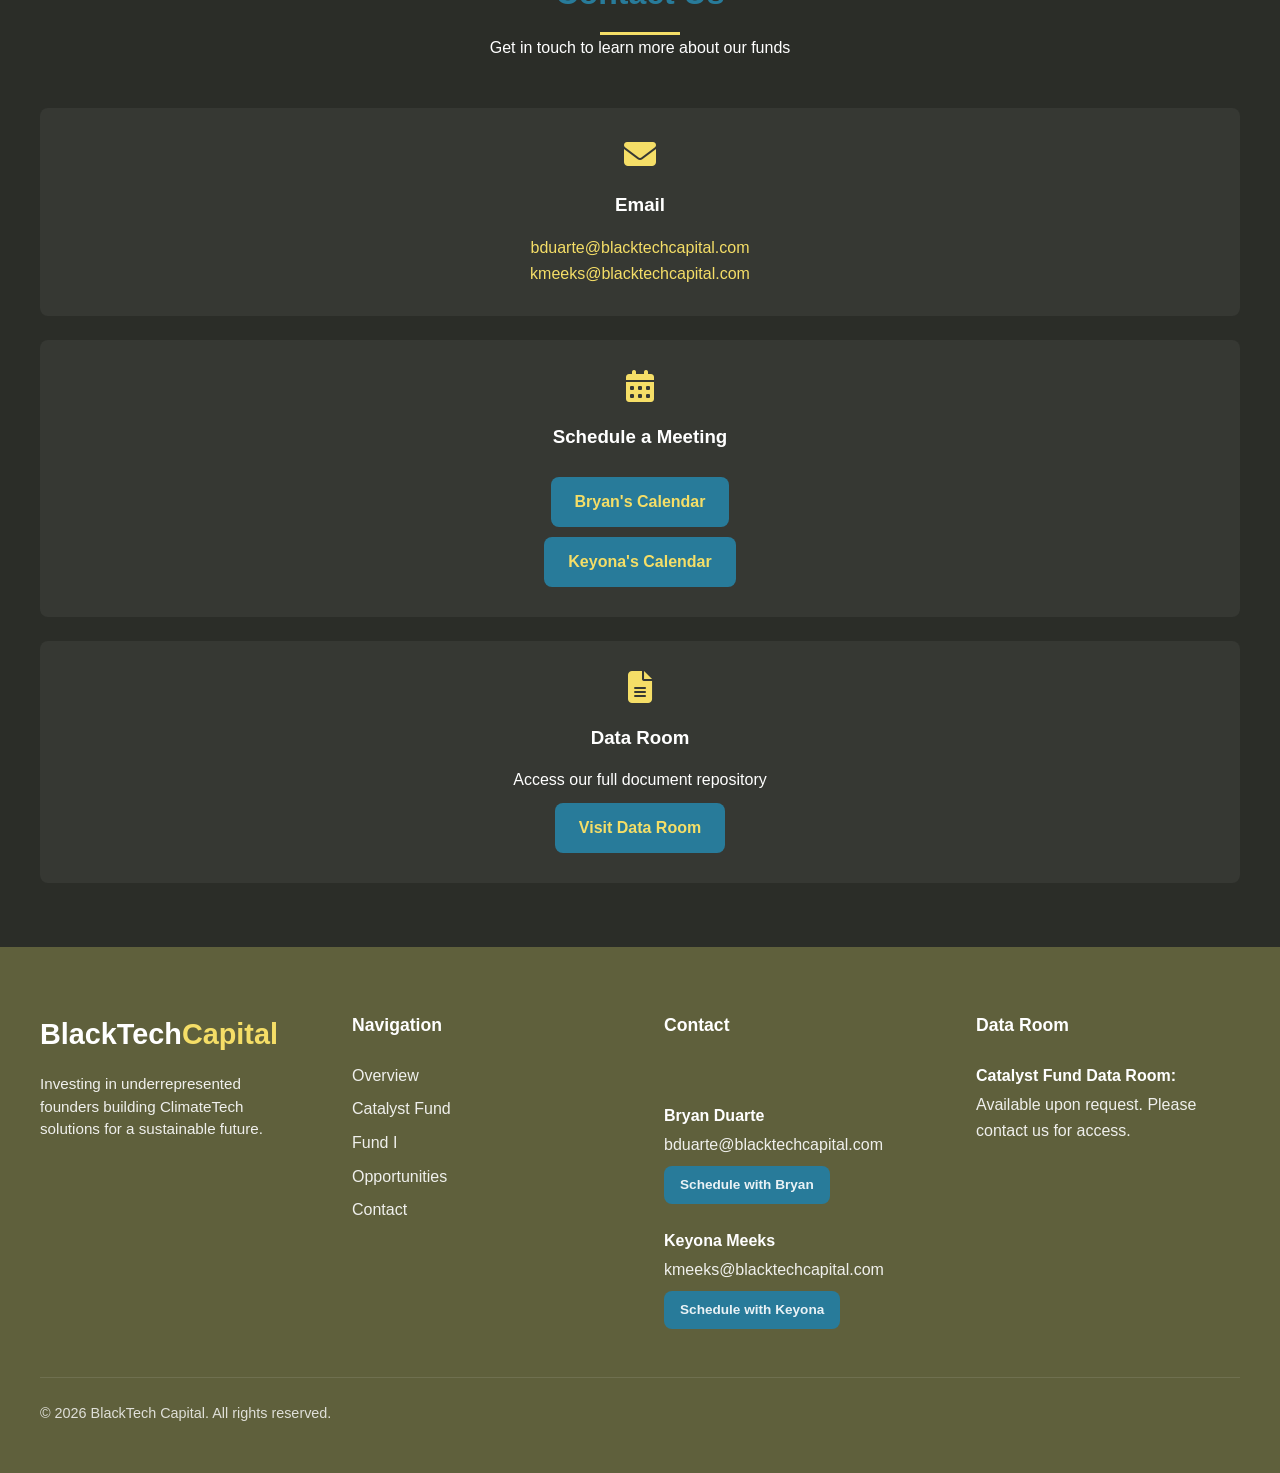
==== commit 43f3de87: "Update Keyona's Calendar link styling" ====
--- a/catalyst-fund.html
+++ b/catalyst-fund.html
@@ -376,7 +376,7 @@
                         <i class="fas fa-calendar-alt"></i>
                         <h3>Schedule a Meeting</h3>
                         <p><a href="https://calendly.com/bryanduarte/60-minute-meeting-with-bryan-btc" class="btn" style="margin-top: 10px;" target="_blank" rel="noopener">Bryan's Calendar</a></p>
-                        <p><a href="https://calendar.google.com/calendar/u/0/appointments/schedules/AcZssZ24g8BPHpaNhG1jyEiBwxS-_kpddOJZtJ_gI0gXj2Shc4V5fYW4niAHyt0Y7ds5jiIwvc4KrKL6" class="btn btn-yellow" style="margin-top: 10px;" target="_blank" rel="noopener">Keyona's Calendar</a></p>
+                        <p><a href="https://calendar.google.com/calendar/u/0/appointments/schedules/AcZssZ24g8BPHpaNhG1jyEiBwxS-_kpddOJZtJ_gI0gXj2Shc4V5fYW4niAHyt0Y7ds5jiIwvc4KrKL6" class="btn btn-secondary" style="margin-top: 10px;" target="_blank" rel="noopener">Keyona's Calendar</a></p>
                     </div>
                     
                     <div class="contact-card">
--- a/css/base.css
+++ b/css/base.css
@@ -1,23 +1,32 @@
-/* css/base.css */
+/* css/base.css - Extended with your variables */
 :root {
-    /* Color System */
-    --color-primary: #0077CC;
-    --color-primary-dark: #005599;
-    --color-secondary: #00A86B;
-    --color-accent: #FF6B35;
-    --color-dark: #1A1A1A;
-    --color-dark-gray: #2D2D2D;
-    --color-medium-gray: #666666;
-    --color-light-gray: #E0E0E0;
-    --color-light: #F8F9FA;
-    --color-white: #FFFFFF;
-    --color-text: #333333;
-    --color-border: #E0E0E0;
+    /* Your existing color system */
+    --primary-blue: #287b9a;
+    --dark-bg: #2b2d28;
+    --secondary-green: #5f603c;
+    --neutral-tan: #a19b7f;
+    --accent-yellow: #f5de67;
+    --text-light: #f8f9fa;
+    --text-dark: #2b2d28;
+    --light-gray: #f5f5f5;
+    --medium-gray: #e0e0e0;
+    --transition: all 0.3s ease;
+    --shadow: 0 4px 12px rgba(0, 0, 0, 0.1);
+    --border-radius: 8px;
+    
+    /* Additional variables for consistency */
+    --color-primary: #287b9a;
+    --color-secondary: #5f603c;
+    --color-accent: #f5de67;
+    --color-dark: #2b2d28;
+    --color-light: #f5f5f5;
+    --color-text: #2b2d28;
+    --color-border: #e0e0e0;
+    --color-white: #ffffff;
     
     /* Typography */
-    --font-base: -apple-system, BlinkMacSystemFont, 'Segoe UI', Roboto, Oxygen, Ubuntu, Cantarell, 'Open Sans', 'Helvetica Neue', sans-serif;
-    --font-heading: 'Inter', -apple-system, BlinkMacSystemFont, 'Segoe UI', Roboto, sans-serif;
-    --font-mono: 'SF Mono', Monaco, 'Cascadia Code', 'Roboto Mono', monospace;
+    --font-base: 'Segoe UI', Tahoma, Geneva, Verdana, sans-serif;
+    --font-heading: 'Segoe UI', Tahoma, Geneva, Verdana, sans-serif;
     
     /* Spacing */
     --space-xs: 0.25rem;
@@ -32,17 +41,10 @@
     /* Layout */
     --container-width: 1200px;
     --container-padding: 1.5rem;
-    --border-radius: 8px;
     --border-radius-lg: 12px;
     --shadow-sm: 0 2px 4px rgba(0, 0, 0, 0.1);
-    --shadow: 0 4px 12px rgba(0, 0, 0, 0.1);
     --shadow-lg: 0 8px 24px rgba(0, 0, 0, 0.12);
     --shadow-xl: 0 12px 48px rgba(0, 0, 0, 0.15);
-    
-    /* Transitions */
-    --transition-fast: 150ms ease;
-    --transition: 250ms ease;
-    --transition-slow: 350ms ease;
 }
 
 /* Reset & Base Styles */
@@ -60,8 +62,8 @@
 body {
     font-family: var(--font-base);
     line-height: 1.6;
-    color: var(--color-text);
-    background-color: var(--color-white);
+    color: var(--text-dark);
+    background-color: var(--light-gray);
     min-height: 100vh;
     display: flex;
     flex-direction: column;
@@ -78,13 +80,13 @@
 }
 
 a {
-    color: var(--color-primary);
+    color: var(--primary-blue);
     text-decoration: none;
-    transition: color var(--transition-fast);
+    transition: color var(--transition);
 }
 
 a:hover {
-    color: var(--color-primary-dark);
+    color: var(--secondary-green);
 }
 
 button {
@@ -149,7 +151,7 @@
     position: absolute;
     top: -40px;
     left: 0;
-    background: var(--color-primary);
+    background: var(--primary-blue);
     color: white;
     padding: 8px 16px;
     z-index: 1000;
@@ -160,3 +162,50 @@
 .skip-to-content:focus {
     top: 0;
 }
+
+/* Button Styles from your shared.css */
+.btn {
+    display: inline-block;
+    padding: 12px 24px;
+    background-color: var(--primary-blue);
+    color: white;
+    border: none;
+    border-radius: var(--border-radius);
+    font-weight: 600;
+    cursor: pointer;
+    transition: var(--transition);
+    text-align: center;
+    text-decoration: none;
+    font-family: inherit;
+    font-size: 1rem;
+}
+
+.btn:hover {
+    background-color: var(--secondary-green);
+    color: white;
+    transform: translateY(-2px);
+}
+
+.btn-yellow {
+    background-color: var(--accent-yellow);
+    color: var(--text-dark);
+}
+
+.btn-yellow:hover {
+    background-color: #e0c95c;
+    color: var(--text-dark);
+}
+
+.btn-small {
+    padding: 8px 16px;
+    font-size: 0.85rem;
+}
+
+.btn-red {
+    background-color: #dc3545;
+    color: white;
+}
+
+.btn-red:hover {
+    background-color: #c82333;
+}
--- a/css/layout.css
+++ b/css/layout.css
@@ -1,5 +1,90 @@
 /* css/layout.css */
-/* Layout Grid System */
+/* Section spacing */
+section {
+    padding: var(--space-3xl) 0;
+}
+
+/* Hero Section */
+.hero {
+    background: linear-gradient(135deg, var(--dark-bg) 0%, var(--secondary-green) 100%);
+    color: white;
+    padding: var(--space-4xl) 0 var(--space-3xl);
+    text-align: center;
+}
+
+.hero h1 {
+    color: white;
+    font-size: 3rem;
+    margin-bottom: var(--space-lg);
+}
+
+.hero p {
+    font-size: 1.2rem;
+    max-width: 800px;
+    margin: 0 auto var(--space-2xl);
+    opacity: 0.9;
+}
+
+.hero-btns {
+    display: flex;
+    justify-content: center;
+    gap: var(--space-lg);
+    flex-wrap: wrap;
+}
+
+/* Fund Details Hero */
+.fund-details-hero {
+    background: linear-gradient(135deg, var(--primary-blue) 0%, var(--secondary-green) 100%);
+    color: white;
+    padding: var(--space-3xl) 0;
+}
+
+.fund-details-hero h1 {
+    color: white;
+    margin-bottom: var(--space-md);
+}
+
+/* Team Section */
+.team-section {
+    background-color: var(--light-gray);
+}
+
+/* Contact Section */
+.contact-section {
+    background-color: var(--dark-bg);
+    color: white;
+}
+
+.contact-section h2 {
+    color: white;
+}
+
+/* Section Header */
+.section-header {
+    text-align: center;
+    margin-bottom: var(--space-2xl);
+}
+
+.section-header h2 {
+    position: relative;
+    display: inline-block;
+    padding-bottom: 15px;
+    color: var(--primary-blue);
+    font-size: 2rem;
+}
+
+.section-header h2:after {
+    content: '';
+    position: absolute;
+    bottom: 0;
+    left: 50%;
+    transform: translateX(-50%);
+    width: 80px;
+    height: 3px;
+    background-color: var(--accent-yellow);
+}
+
+/* Grid Systems */
 .grid {
     display: grid;
     gap: var(--space-md);
@@ -17,47 +102,77 @@
     grid-template-columns: repeat(auto-fit, minmax(200px, 1fr));
 }
 
-/* Page Layout */
-.main-content {
-    padding: var(--space-xl) 0;
-    min-height: 60vh;
+/* Comparison Container */
+.comparison-container {
+    display: grid;
+    grid-template-columns: repeat(auto-fit, minmax(300px, 1fr));
+    gap: 30px;
+    margin-top: 40px;
 }
 
-.page-section {
-    padding: var(--space-2xl) 0;
+/* Team Container */
+.team-container {
+    display: grid;
+    grid-template-columns: repeat(auto-fill, minmax(300px, 1fr));
+    gap: 30px;
+    margin-top: 40px;
 }
 
-.page-section + .page-section {
-    border-top: 1px solid var(--color-border);
+/* Quick Facts Grid */
+.quick-facts {
+    display: grid;
+    grid-template-columns: repeat(auto-fit, minmax(250px, 1fr));
+    gap: 20px;
+    margin-bottom: 40px;
 }
 
-/* Hero Section */
-.hero {
-    padding: var(--space-4xl) 0 var(--space-3xl);
-    background: linear-gradient(135deg, var(--color-dark) 0%, var(--color-dark-gray) 100%);
-    color: var(--color-white);
-    text-align: center;
+/* Fund Highlights */
+.fund-highlights {
+    display: grid;
+    grid-template-columns: repeat(auto-fit, minmax(200px, 1fr));
+    gap: 20px;
+    margin-top: 40px;
 }
 
-.hero-content {
-    max-width: 800px;
-    margin: 0 auto;
+/* Contact Info Grid */
+.contact-info {
+    display: grid;
+    grid-template-columns: repeat(auto-fit, minmax(250px, 1fr));
+    gap: 30px;
+    margin-top: 40px;
 }
 
-/* Content Widths */
-.content-narrow {
-    max-width: 800px;
-    margin: 0 auto;
+/* Opportunities Grid */
+.opportunities-grid {
+    display: grid;
+    grid-template-columns: repeat(auto-fill, minmax(350px, 1fr));
+    gap: 30px;
+    margin-bottom: 50px;
 }
 
-.content-medium {
-    max-width: 1000px;
-    margin: 0 auto;
+/* Process Timeline */
+.process-timeline {
+    display: grid;
+    grid-template-columns: repeat(auto-fit, minmax(200px, 1fr));
+    gap: 30px;
+    margin-top: 40px;
 }
 
-.content-wide {
-    max-width: 1400px;
-    margin: 0 auto;
+/* Content Box */
+.content-box {
+    background-color: white;
+    padding: 30px;
+    border-radius: var(--border-radius);
+    box-shadow: var(--shadow);
+    margin: 20px 0;
+}
+
+.content-box.highlight {
+    border-left: 5px solid var(--accent-yellow);
+}
+
+.content-box.info {
+    border-left: 5px solid var(--primary-blue);
 }
 
 /* Spacing Utilities */
@@ -74,107 +189,3 @@
 .mb-lg { margin-bottom: var(--space-lg); }
 .mb-xl { margin-bottom: var(--space-xl); }
 .mb-2xl { margin-bottom: var(--space-2xl); }
-
-.py-sm { padding-top: var(--space-sm); padding-bottom: var(--space-sm); }
-.py-md { padding-top: var(--space-md); padding-bottom: var(--space-md); }
-.py-lg { padding-top: var(--space-lg); padding-bottom: var(--space-lg); }
-.py-xl { padding-top: var(--space-xl); padding-bottom: var(--space-xl); }
-
-/* Flex Layout Utilities */
-.flex-row {
-    display: flex;
-    flex-direction: row;
-}
-
-.flex-col {
-    display: flex;
-    flex-direction: column;
-}
-
-.flex-wrap {
-    flex-wrap: wrap;
-}
-
-.flex-nowrap {
-    flex-wrap: nowrap;
-}
-
-.justify-start {
-    justify-content: flex-start;
-}
-
-.justify-end {
-    justify-content: flex-end;
-}
-
-.justify-center {
-    justify-content: center;
-}
-
-.align-start {
-    align-items: flex-start;
-}
-
-.align-end {
-    align-items: flex-end;
-}
-
-.align-center {
-    align-items: center;
-}
-
-/* Grid Layout Utilities */
-.grid-auto-fit {
-    display: grid;
-    grid-template-columns: repeat(auto-fit, minmax(250px, 1fr));
-}
-
-.grid-auto-fill {
-    display: grid;
-    grid-template-columns: repeat(auto-fill, minmax(250px, 1fr));
-}
-
-/* Container Modifiers */
-.container-narrow {
-    max-width: 800px;
-}
-
-.container-medium {
-    max-width: 1000px;
-}
-
-/* Section Variations */
-.section-light {
-    background-color: var(--color-light);
-}
-
-.section-dark {
-    background-color: var(--color-dark);
-    color: var(--color-white);
-}
-
-.section-accent {
-    background-color: var(--color-primary);
-    color: var(--color-white);
-}
-
-/* Content Layouts */
-.content-split {
-    display: grid;
-    grid-template-columns: 1fr 1fr;
-    gap: var(--space-2xl);
-    align-items: center;
-}
-
-.content-stacked {
-    display: flex;
-    flex-direction: column;
-    gap: var(--space-lg);
-}
-
-/* Card Grid */
-.card-grid {
-    display: grid;
-    grid-template-columns: repeat(auto-fit, minmax(300px, 1fr));
-    gap: var(--space-lg);
-}
--- a/css/components.css
+++ b/css/components.css
@@ -4,8 +4,8 @@
     position: sticky;
     top: 0;
     z-index: 1000;
-    background-color: var(--color-white);
-    box-shadow: var(--shadow-sm);
+    background-color: white;
+    box-shadow: var(--shadow);
     transition: background-color var(--transition), box-shadow var(--transition);
 }
 
@@ -13,15 +13,14 @@
     display: flex;
     justify-content: space-between;
     align-items: center;
-    padding-top: var(--space-md);
-    padding-bottom: var(--space-md);
+    padding: var(--space-md) var(--container-padding);
 }
 
 /* Logo */
 .logo {
-    font-size: 1.5rem;
+    font-size: 1.8rem;
     font-weight: 700;
-    color: var(--color-dark);
+    color: var(--dark-bg);
     text-decoration: none;
     display: flex;
     align-items: center;
@@ -29,12 +28,11 @@
 }
 
 .logo span {
-    color: var(--color-primary);
-    font-weight: 600;
+    color: var(--primary-blue);
 }
 
 .logo:hover {
-    color: var(--color-dark);
+    color: var(--dark-bg);
 }
 
 /* Navigation Toggle */
@@ -45,35 +43,8 @@
     padding: var(--space-sm);
     cursor: pointer;
     z-index: 1001;
-}
-
-.hamburger {
-    display: flex;
-    flex-direction: column;
-    gap: 4px;
-    width: 24px;
-    height: 24px;
-    justify-content: center;
-}
-
-.hamburger-line {
-    display: block;
-    width: 100%;
-    height: 2px;
-    background-color: var(--color-dark);
-    transition: transform var(--transition), opacity var(--transition);
-}
-
-.nav-toggle.is-active .hamburger-line:nth-child(1) {
-    transform: translateY(6px) rotate(45deg);
-}
-
-.nav-toggle.is-active .hamburger-line:nth-child(2) {
-    opacity: 0;
-}
-
-.nav-toggle.is-active .hamburger-line:nth-child(3) {
-    transform: translateY(-6px) rotate(-45deg);
+    font-size: 1.5rem;
+    color: var(--dark-bg);
 }
 
 /* Primary Navigation */
@@ -92,35 +63,39 @@
 }
 
 .nav-link {
-    color: var(--color-dark);
+    color: var(--dark-bg);
     text-decoration: none;
-    font-weight: 500;
+    font-weight: 600;
     padding: var(--space-sm) var(--space-md);
-    border-radius: var(--border-radius);
-    transition: all var(--transition);
     position: relative;
-}
-
-.nav-link:hover {
-    color: var(--color-primary);
-    background-color: rgba(0, 119, 204, 0.05);
-}
-
-.nav-link.is-active {
-    color: var(--color-primary);
-    background-color: rgba(0, 119, 204, 0.1);
-}
-
-.nav-link.is-active::after {
+    transition: color var(--transition);
+}
+
+.nav-link:after {
     content: '';
     position: absolute;
-    bottom: -4px;
-    left: 50%;
-    transform: translateX(-50%);
-    width: 4px;
-    height: 4px;
-    background-color: var(--color-primary);
-    border-radius: 50%;
+    bottom: 0;
+    left: 0;
+    width: 0;
+    height: 2px;
+    background-color: var(--primary-blue);
+    transition: width var(--transition);
+}
+
+.nav-link:hover:after {
+    width: 100%;
+}
+
+.nav-link:hover {
+    color: var(--primary-blue);
+}
+
+.nav-link.is-active {
+    color: var(--primary-blue);
+}
+
+.nav-link.is-active:after {
+    width: 100%;
 }
 
 .nav-item-contact {
@@ -129,9 +104,9 @@
 
 /* Footer Styles */
 .site-footer {
-    background-color: var(--color-dark);
-    color: var(--color-white);
-    padding: var(--space-2xl) 0 var(--space-xl);
+    background-color: var(--secondary-green);
+    color: white;
+    padding: var(--space-3xl) 0 var(--space-2xl);
 }
 
 .footer-grid {
@@ -152,18 +127,18 @@
 }
 
 .footer-logo {
-    font-size: 1.5rem;
+    font-size: 1.8rem;
     font-weight: 700;
-    color: var(--color-white);
+    color: white;
     text-decoration: none;
 }
 
 .footer-logo span {
-    color: var(--color-primary);
+    color: var(--accent-yellow);
 }
 
 .footer-tagline {
-    color: var(--color-light-gray);
+    color: rgba(255, 255, 255, 0.9);
     font-size: 0.95rem;
     line-height: 1.5;
 }
@@ -172,7 +147,7 @@
     font-size: 1.1rem;
     font-weight: 600;
     margin-bottom: var(--space-sm);
-    color: var(--color-white);
+    color: white;
 }
 
 .footer-links {
@@ -185,13 +160,13 @@
 }
 
 .footer-links a {
-    color: var(--color-light-gray);
+    color: rgba(255, 255, 255, 0.9);
     text-decoration: none;
-    transition: color var(--transition-fast);
+    transition: color var(--transition);
 }
 
 .footer-links a:hover {
-    color: var(--color-primary);
+    color: var(--accent-yellow);
 }
 
 .contact-info {
@@ -204,7 +179,7 @@
     font-size: 1rem;
     font-weight: 600;
     margin-bottom: var(--space-xs);
-    color: var(--color-white);
+    color: white;
 }
 
 .contact-person p {
@@ -212,21 +187,21 @@
 }
 
 .contact-person a {
-    color: var(--color-light-gray);
+    color: rgba(255, 255, 255, 0.9);
     text-decoration: none;
 }
 
 .contact-person a:hover {
-    color: var(--color-primary);
+    color: var(--accent-yellow);
 }
 
 .data-room-info p {
-    color: var(--color-light-gray);
+    color: rgba(255, 255, 255, 0.9);
     margin-bottom: var(--space-xs);
 }
 
 .data-room-info strong {
-    color: var(--color-white);
+    color: white;
 }
 
 /* Footer Bottom */
@@ -247,7 +222,7 @@
 }
 
 .copyright {
-    color: var(--color-light-gray);
+    color: rgba(255, 255, 255, 0.8);
     font-size: 0.9rem;
 }
 
@@ -258,17 +233,17 @@
 }
 
 .legal-links a {
-    color: var(--color-light-gray);
+    color: rgba(255, 255, 255, 0.8);
     font-size: 0.9rem;
     text-decoration: none;
 }
 
 .legal-links a:hover {
-    color: var(--color-primary);
+    color: var(--accent-yellow);
 }
 
 .divider {
-    color: var(--color-medium-gray);
+    color: rgba(255, 255, 255, 0.4);
 }
 
 .footer-social {
@@ -277,70 +252,452 @@
 }
 
 .social-link {
-    color: var(--color-light-gray);
+    color: rgba(255, 255, 255, 0.8);
     font-size: 1.2rem;
-    transition: color var(--transition-fast);
+    transition: color var(--transition);
 }
 
 .social-link:hover {
-    color: var(--color-primary);
-}
-
-/* Button Styles */
-.btn {
+    color: var(--accent-yellow);
+}
+
+/* Fund Cards */
+.fund-card {
+    background-color: white;
+    border-radius: var(--border-radius);
+    box-shadow: var(--shadow);
+    overflow: hidden;
+    transition: var(--transition);
+    border-top: 5px solid var(--primary-blue);
+    height: 100%;
+}
+
+.fund-card:hover {
+    transform: translateY(-10px);
+    box-shadow: 0 15px 30px rgba(0, 0, 0, 0.15);
+}
+
+.fund-card.fund-i {
+    border-top-color: var(--neutral-tan);
+}
+
+.fund-card.catalyst {
+    border-top-color: var(--accent-yellow);
+}
+
+.fund-card-header {
+    padding: 25px;
+    background-color: var(--light-gray);
+    border-bottom: 1px solid var(--medium-gray);
+}
+
+.fund-card-header h3 {
+    margin-bottom: 5px;
+}
+
+.fund-status {
+    display: inline-block;
+    padding: 5px 15px;
+    background-color: var(--accent-yellow);
+    color: var(--text-dark);
+    border-radius: 20px;
+    font-size: 0.85rem;
+    font-weight: 600;
+    margin-top: 10px;
+}
+
+.fund-card-body {
+    padding: 25px;
+}
+
+.fund-feature {
+    margin-bottom: 20px;
+}
+
+.fund-feature h4 {
+    font-size: 1rem;
+    margin-bottom: 5px;
+    color: var(--secondary-green);
+}
+
+/* Toggle Sections */
+.toggle-section {
+    margin-bottom: 20px;
+    border: 1px solid var(--medium-gray);
+    border-radius: var(--border-radius);
+    overflow: hidden;
+}
+
+.toggle-header {
+    padding: 18px 25px;
+    background-color: var(--light-gray);
+    display: flex;
+    justify-content: space-between;
+    align-items: center;
+    cursor: pointer;
+    font-weight: 600;
+    transition: var(--transition);
+}
+
+.toggle-header:hover {
+    background-color: #f0f0f0;
+}
+
+.toggle-icon {
+    font-size: 1.2rem;
+    transition: var(--transition);
+}
+
+.toggle-content {
+    padding: 0;
+    max-height: 0;
+    overflow: hidden;
+    transition: var(--transition);
+}
+
+.toggle-section.active .toggle-content {
+    padding: 25px;
+    max-height: 2000px;
+}
+
+.toggle-section.active .toggle-icon {
+    transform: rotate(45deg);
+}
+
+/* Team Cards */
+.team-card {
+    background-color: white;
+    border-radius: var(--border-radius);
+    box-shadow: var(--shadow);
+    overflow: hidden;
+    transition: var(--transition);
+}
+
+.team-card:hover {
+    transform: translateY(-5px);
+}
+
+.team-card-header {
+    padding: 25px;
+    background-color: var(--primary-blue);
+    color: white;
+}
+
+.team-card-header h3 {
+    color: white;
+    margin-bottom: 5px;
+}
+
+.team-role {
+    font-size: 0.9rem;
+    opacity: 0.9;
+}
+
+.team-card-body {
+    padding: 25px;
+}
+
+/* Contact Cards */
+.contact-card {
+    background-color: rgba(255, 255, 255, 0.05);
+    border-radius: var(--border-radius);
+    padding: 30px;
+    text-align: center;
+}
+
+.contact-card i {
+    font-size: 2rem;
+    color: var(--accent-yellow);
+    margin-bottom: 20px;
+}
+
+.contact-card h3 {
+    color: white;
+    margin-bottom: 15px;
+}
+
+.contact-card a {
+    color: var(--accent-yellow);
+}
+
+/* Highlight Cards */
+.highlight-card {
+    background-color: rgba(255, 255, 255, 0.1);
+    border-radius: var(--border-radius);
+    padding: 20px;
+    text-align: center;
+    backdrop-filter: blur(5px);
+}
+
+.highlight-card h3 {
+    color: white;
+    font-size: 1.8rem;
+    margin-bottom: 5px;
+}
+
+.highlight-card p {
+    margin-bottom: 0;
+    opacity: 0.9;
+    color: white;
+}
+
+/* Fact Cards */
+.fact-card {
+    background-color: white;
+    border-radius: var(--border-radius);
+    padding: 25px;
+    box-shadow: var(--shadow);
+    border-left: 4px solid var(--primary-blue);
+}
+
+.fact-card h4 {
+    color: var(--primary-blue);
+    margin-bottom: 10px;
+}
+
+/* Company Cards */
+.company-card {
+    background-color: white;
+    border-radius: var(--border-radius);
+    box-shadow: var(--shadow);
+    overflow: hidden;
+    transition: var(--transition);
+    border: 1px solid var(--medium-gray);
+    height: 100%;
+    position: relative;
+}
+
+.company-card:hover {
+    transform: translateY(-5px);
+    box-shadow: 0 15px 30px rgba(0, 0, 0, 0.15);
+}
+
+.company-status {
+    position: absolute;
+    top: 15px;
+    right: 15px;
+    padding: 5px 12px;
+    border-radius: 20px;
+    font-size: 0.75rem;
+    font-weight: 700;
+    text-transform: uppercase;
+    letter-spacing: 0.5px;
+    z-index: 10;
+}
+
+.status-active {
+    background-color: #d4edda;
+    color: #155724;
+    border: 1px solid #c3e6cb;
+}
+
+.status-pending {
+    background-color: #fff3cd;
+    color: #856404;
+    border: 1px solid #ffeaa7;
+}
+
+.status-completed {
+    background-color: #d1ecf1;
+    color: #0c5460;
+    border: 1px solid #bee5eb;
+}
+
+.company-header {
+    padding: 25px 25px 15px 25px;
+    border-bottom: 1px solid var(--medium-gray);
+}
+
+.company-header h3 {
+    margin-bottom: 5px;
+    color: var(--primary-blue);
+}
+
+.company-sector {
+    font-size: 0.9rem;
+    color: var(--neutral-tan);
+    font-weight: 600;
+}
+
+.company-body {
+    padding: 25px;
+}
+
+.company-summary {
+    margin-bottom: 20px;
+}
+
+.company-summary p {
+    margin-bottom: 10px;
+    font-size: 0.95rem;
+    line-height: 1.6;
+}
+
+.company-details {
+    margin-bottom: 25px;
+}
+
+.detail-item {
+    margin-bottom: 12px;
+    display: flex;
+    flex-direction: column;
+}
+
+.detail-label {
+    font-weight: 600;
+    font-size: 0.85rem;
+    color: var(--primary-blue);
+    margin-bottom: 3px;
+}
+
+.detail-value {
+    font-size: 0.9rem;
+    line-height: 1.5;
+    color: var(--text-dark);
+}
+
+.company-links {
+    display: flex;
+    justify-content: space-between;
+    align-items: center;
+    margin-top: 20px;
+    padding-top: 20px;
+    border-top: 1px solid var(--light-gray);
+}
+
+.company-website {
     display: inline-flex;
     align-items: center;
+    gap: 8px;
+    color: var(--primary-blue);
+    font-weight: 600;
+    font-size: 0.9rem;
+}
+
+.company-website:hover {
+    color: var(--secondary-green);
+}
+
+.company-website.disabled {
+    color: var(--medium-gray);
+    cursor: not-allowed;
+}
+
+.documents-group {
+    display: flex;
+    gap: 10px;
+}
+
+.company-note {
+    margin-top: 15px;
+    padding: 10px 15px;
+    background-color: var(--light-gray);
+    border-radius: var(--border-radius);
+    font-size: 0.85rem;
+    color: var(--text-dark);
+}
+
+.company-note i {
+    color: var(--accent-yellow);
+    margin-right: 8px;
+}
+
+/* Pipeline Legend */
+.pipeline-legend {
+    background-color: white;
+    padding: 25px;
+    border-radius: var(--border-radius);
+    box-shadow: var(--shadow);
+    margin-top: 40px;
+    max-width: 500px;
+    margin-left: auto;
+    margin-right: auto;
+}
+
+.pipeline-legend h4 {
+    margin-bottom: 20px;
+    text-align: center;
+    color: var(--primary-blue);
+}
+
+.legend-items {
+    display: flex;
     justify-content: center;
-    gap: var(--space-sm);
-    padding: var(--space-md) var(--space-lg);
-    font-weight: 600;
-    text-decoration: none;
-    border-radius: var(--border-radius);
-    border: 2px solid transparent;
-    transition: all var(--transition);
-    cursor: pointer;
-    font-size: 1rem;
-    line-height: 1;
-    white-space: nowrap;
-}
-
-.btn-primary {
-    background-color: var(--color-primary);
-    color: var(--color-white);
-    border-color: var(--color-primary);
-}
-
-.btn-primary:hover {
-    background-color: var(--color-primary-dark);
-    border-color: var(--color-primary-dark);
-    color: var(--color-white);
-    transform: translateY(-2px);
+    flex-wrap: wrap;
+    gap: 25px;
+}
+
+.legend-item {
+    display: flex;
+    align-items: center;
+    gap: 8px;
+    font-size: 0.9rem;
+}
+
+.status-dot {
+    width: 12px;
+    height: 12px;
+    border-radius: 50%;
+}
+
+.status-dot.status-active {
+    background-color: #28a745;
+}
+
+.status-dot.status-pending {
+    background-color: #ffc107;
+}
+
+.status-dot.status-completed {
+    background-color: #17a2b8;
+}
+
+/* Process Steps */
+.process-step {
+    text-align: center;
+    padding: 30px 20px;
+    background-color: white;
+    border-radius: var(--border-radius);
     box-shadow: var(--shadow);
-}
-
-.btn-secondary {
-    background-color: transparent;
-    color: var(--color-primary);
-    border-color: var(--color-primary);
-}
-
-.btn-secondary:hover {
-    background-color: var(--color-primary);
-    color: var(--color-white);
-    transform: translateY(-2px);
-    box-shadow: var(--shadow);
-}
-
-.btn-small {
-    padding: var(--space-sm) var(--space-md);
+    position: relative;
+}
+
+.process-step:before {
+    content: '';
+    position: absolute;
+    top: 50%;
+    right: -30px;
+    width: 30px;
+    height: 2px;
+    background-color: var(--medium-gray);
+    display: none;
+}
+
+.process-step:last-child:before {
+    display: none;
+}
+
+.step-number {
+    width: 50px;
+    height: 50px;
+    background-color: var(--primary-blue);
+    color: white;
+    border-radius: 50%;
+    display: flex;
+    align-items: center;
+    justify-content: center;
+    font-size: 1.5rem;
+    font-weight: 700;
+    margin: 0 auto 20px auto;
+}
+
+.process-step h4 {
+    color: var(--primary-blue);
+    margin-bottom: 10px;
+}
+
+.process-step p {
     font-size: 0.9rem;
-}
-
-/* Card Styles */
-.card {
-    background: var(--color-white);
-    border-radius: var(--border-radius-lg);
-    padding: var(--space-xl);
-    box-shadow: var(--shadow);
-    transition: transform var(--transition), box-shadow var(--transition);
-   
+    color: var(--text-dark);
+    margin-bottom: 0;
+}
--- a/css/pages.css
+++ b/css/pages.css
@@ -0,0 +1,75 @@
+/* css/pages.css */
+/* Page-specific styles that don't fit in components */
+
+/* Home page specific */
+.page-home .hero {
+    padding: 140px 0 100px;
+}
+
+.page-home .comparison-container {
+    margin-top: 60px;
+}
+
+/* Catalyst Fund page specific */
+.page-catalyst-fund .fund-details-hero {
+    background: linear-gradient(135deg, var(--primary-blue) 0%, var(--secondary-green) 100%);
+}
+
+.page-catalyst-fund .toggle-section {
+    margin-bottom: 30px;
+}
+
+.page-catalyst-fund .team-section {
+    padding-bottom: 60px;
+}
+
+/* Fund I page specific */
+.page-fund-i .fund-details-hero {
+    background: linear-gradient(135deg, var(--neutral-tan) 0%, var(--secondary-green) 100%);
+}
+
+.page-fund-i table {
+    width: 100%;
+    border-collapse: collapse;
+    margin-top: 20px;
+}
+
+.page-fund-i table th {
+    padding: 15px;
+    text-align: left;
+    background-color: var(--primary-blue);
+    color: white;
+    font-weight: 600;
+}
+
+.page-fund-i table td {
+    padding: 15px;
+    border-bottom: 1px solid var(--medium-gray);
+}
+
+.page-fund-i table tr:nth-child(even) {
+    background-color: #f9f9f9;
+}
+
+.page-fund-i table td strong {
+    color: var(--primary-blue);
+}
+
+/* Opportunities page specific */
+.page-opportunities .fund-details-hero {
+    background: linear-gradient(135deg, var(--secondary-green) 0%, var(--primary-blue) 100%);
+}
+
+.page-opportunities .company-card {
+    margin-bottom: 30px;
+}
+
+.page-opportunities .process-step:before {
+    display: block;
+}
+
+@media (max-width: 768px) {
+    .page-opportunities .process-step:before {
+        display: none;
+    }
+}
--- a/css/responsive.css
+++ b/css/responsive.css
@@ -11,6 +11,18 @@
         padding: var(--space-3xl) 0 var(--space-2xl);
     }
     
+    .hero h1 {
+        font-size: 2rem;
+    }
+    
+    .fund-details-hero {
+        padding: var(--space-2xl) 0;
+    }
+    
+    .section-header h2 {
+        font-size: 1.5rem;
+    }
+    
     .footer-grid {
         grid-template-columns: 1fr;
         gap: var(--space-xl);
@@ -20,6 +32,32 @@
         flex-direction: column;
         text-align: center;
         gap: var(--space-lg);
+    }
+    
+    .company-card {
+        margin-bottom: 20px;
+    }
+    
+    .company-header, .company-body {
+        padding: 20px;
+    }
+    
+    .company-status {
+        position: relative;
+        top: 0;
+        right: 0;
+        margin-bottom: 15px;
+        display: inline-block;
+    }
+    
+    .process-step:before {
+        display: none;
+    }
+    
+    .legend-items {
+        flex-direction: column;
+        align-items: flex-start;
+        gap: 15px;
     }
 }
 
@@ -36,7 +74,7 @@
         right: -100%;
         width: 280px;
         height: 100vh;
-        background-color: var(--color-white);
+        background-color: white;
         box-shadow: var(--shadow-xl);
         padding: var(--space-2xl) var(--space-xl);
         transition: right var(--transition-slow);
@@ -56,7 +94,6 @@
     
     .nav-link {
         padding: var(--space-md);
-        border-radius: var(--border-radius);
         display: block;
     }
     
@@ -83,18 +120,40 @@
     }
     
     /* Layout adjustments */
-    .content-split {
-        grid-template-columns: 1fr;
-        gap: var(--space-xl);
-    }
-    
-    .grid-2,
-    .grid-3,
-    .grid-4 {
-        grid-template-columns: 1fr;
-    }
-    
-    .card-grid {
+    .hero-btns {
+        flex-direction: column;
+        align-items: center;
+    }
+    
+    .hero-btns .btn {
+        width: 100%;
+        max-width: 300px;
+    }
+    
+    .opportunities-grid {
+        grid-template-columns: 1fr;
+    }
+    
+    .company-links {
+        flex-direction: column;
+        gap: 15px;
+        align-items: stretch;
+    }
+    
+    .documents-group {
+        justify-content: center;
+    }
+    
+    .process-timeline {
+        grid-template-columns: 1fr;
+        gap: 20px;
+    }
+    
+    .fund-highlights {
+        grid-template-columns: repeat(2, 1fr);
+    }
+    
+    .quick-facts {
         grid-template-columns: 1fr;
     }
 }
@@ -108,6 +167,10 @@
     .grid-3,
     .grid-4 {
         grid-template-columns: repeat(2, 1fr);
+    }
+    
+    .opportunities-grid {
+        grid-template-columns: repeat(auto-fill, minmax(300px, 1fr));
     }
 }
 
@@ -135,6 +198,8 @@
     body {
         font-size: 12pt;
         line-height: 1.4;
+        background: white;
+        color: black;
     }
     
     .container {
@@ -152,4 +217,14 @@
         font-size: 0.9em;
         font-weight: normal;
     }
-}
+    
+    .company-card,
+    .fund-card,
+    .team-card,
+    .contact-card {
+        break-inside: avoid;
+        page-break-inside: avoid;
+        box-shadow: none;
+        border: 1px solid #ddd;
+    }
+}
